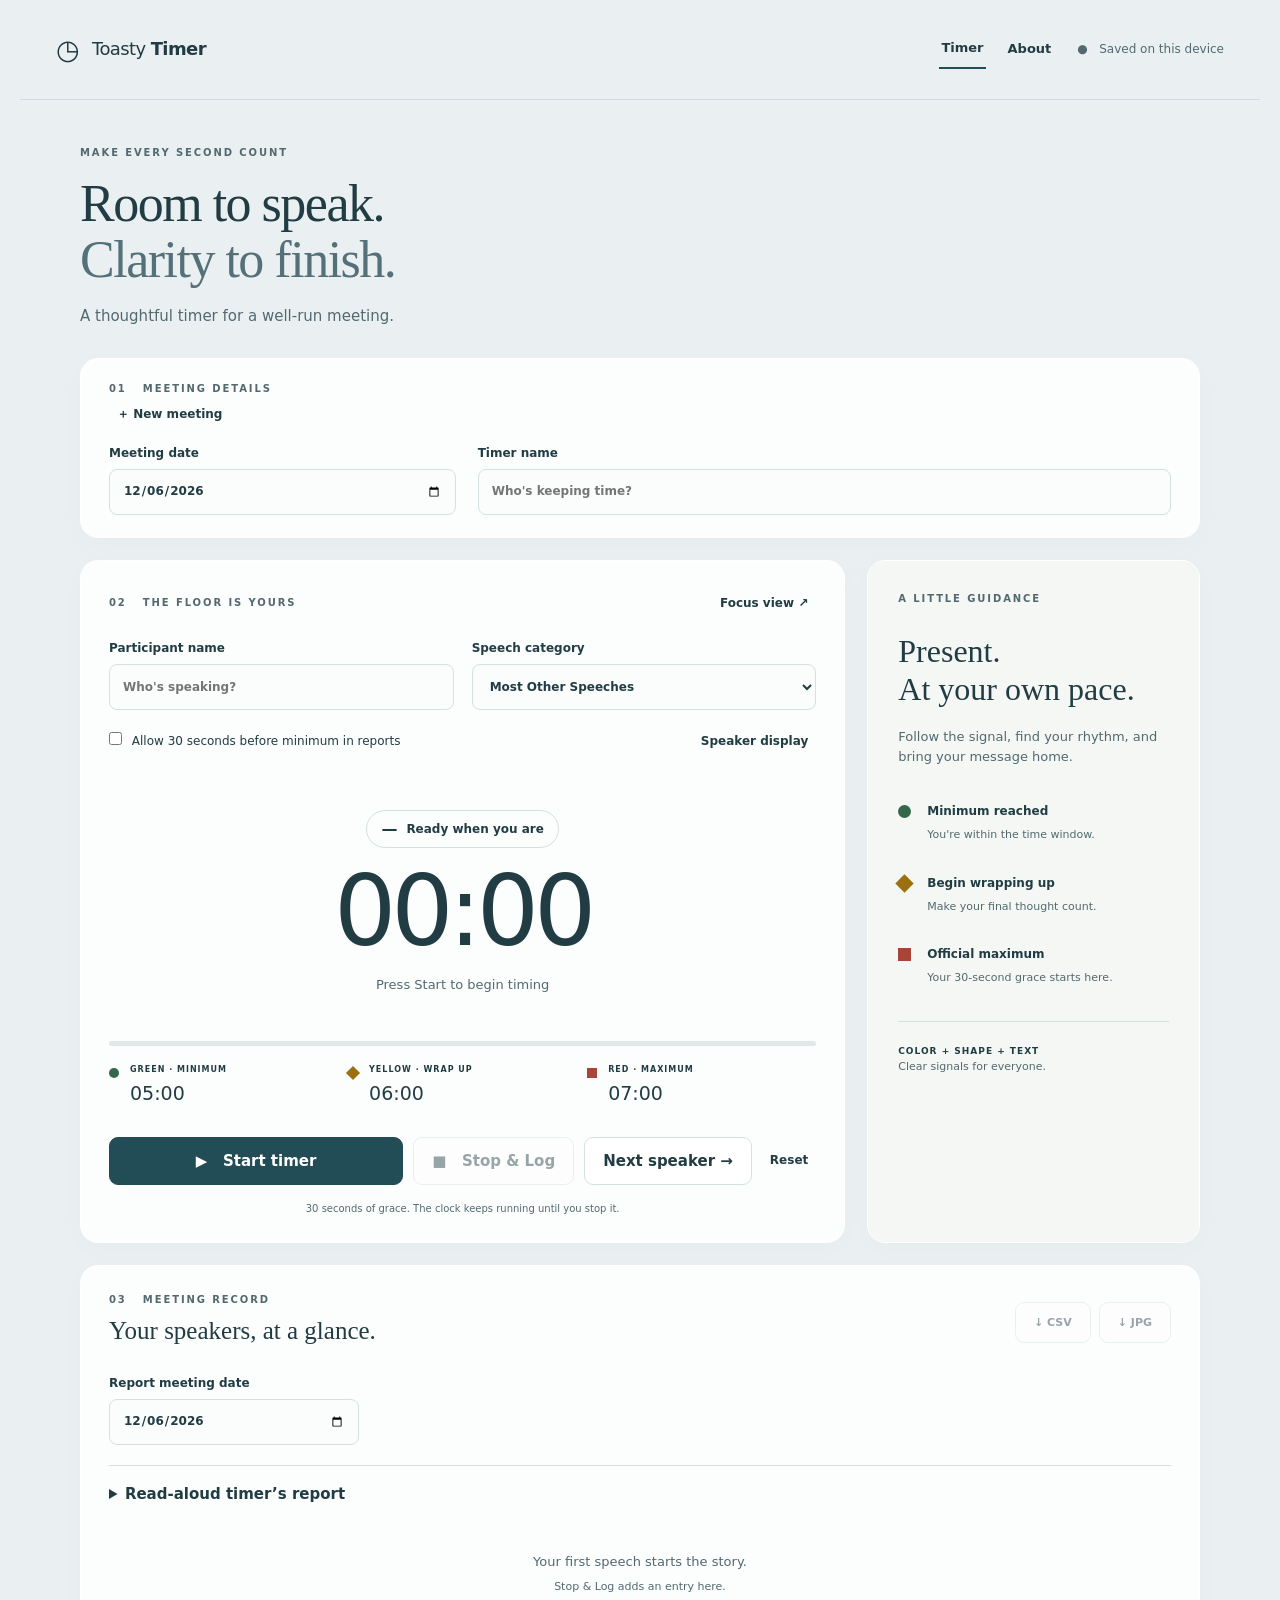
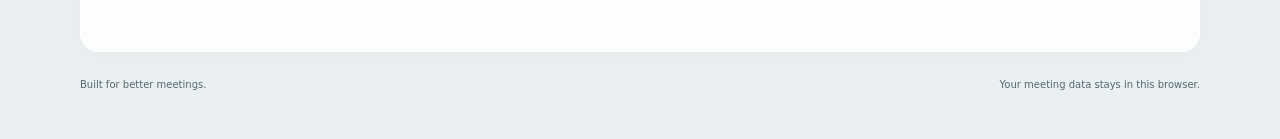
==== index.html @ 3deaa0cf "Add Antoinette About page with portrait and navigation" ====
<!doctype html><html lang="en"><head><meta charset="utf-8"><meta name="viewport" content="width=device-width,initial-scale=1"><title>Toasty Timer</title><meta name="description" content="A calm, accessible speech timer with meeting reports."><link rel="stylesheet" href="style.css"></head><body><a class="skip" href="#timer">Skip to timer</a><header><a class="brand" href="#"><span class="brand-icon">◷</span> Toasty <b>Timer</b></a><nav class="site-nav" aria-label="Main navigation"><a href="index.html" aria-current="page">Timer</a><a href="about.html">About</a></nav><span class="local">● &nbsp; Saved on this device</span></header><main><section class="intro"><div class="eyebrow">MAKE EVERY SECOND COUNT</div><h1>Room to speak.<br><span>Clarity to finish.</span></h1><p>A thoughtful timer for a well-run meeting.</p></section><section class="meeting card"><div class="section-label">01 &nbsp; MEETING DETAILS</div><button id="newMeeting" class="text-button">＋ New meeting</button><div class="fields"><label>Meeting date<input id="date" type="date"></label><label>Timer name<input id="timerName" placeholder="Who's keeping time?" maxlength="100"></label></div></section><div class="workspace"><section id="timer" class="timer card" tabindex="-1"><div class="timer-top"><span class="section-label">02 &nbsp; THE FLOOR IS YOURS</span><button id="fullscreen" class="text-button">Focus view ↗</button></div><div class="setup"><label>Participant name<input id="participant" placeholder="Who's speaking?" maxlength="100"></label><label>Speech category<select id="category"><option>Table Topics</option><option>Evaluation</option><option>Ice Breaker</option><option selected>Most Other Speeches</option></select></label></div><div id="customTiming" class="fields" hidden><label>Green (mm:ss)<input id="customG" value="05:00" pattern="[0-9]+:[0-5][0-9]"></label><label>Yellow (mm:ss)<input id="customY" value="06:00" pattern="[0-9]+:[0-5][0-9]"></label><label>Red (mm:ss)<input id="customR" value="07:00" pattern="[0-9]+:[0-5][0-9]"></label></div><div class="settings"><label><input id="earlyGrace" type="checkbox"> Allow 30 seconds before minimum in reports</label><button id="speaker" class="text-button" aria-pressed="false">Speaker display</button></div><p id="presetNote" class="footnote"></p><div class="clock-area"><div id="stateBadge"><span id="shape" aria-hidden="true">—</span> <span id="signal">Ready when you are</span></div><div id="clock" role="timer" aria-label="Elapsed time" aria-live="off">00:00</div><p id="status">Press Start to begin timing</p><p id="over" class="over"></p></div><div id="progress" role="progressbar" aria-label="Time toward official maximum" aria-valuemin="0" aria-valuemax="420" aria-valuenow="0"><div id="bar"></div></div><div class="thresholds"><div><i class="green circle"></i><span>GREEN · MINIMUM</span><b id="g">05:00</b></div><div><i class="yellow diamond"></i><span>YELLOW · WRAP UP</span><b id="y">06:00</b></div><div><i class="red square"></i><span>RED · MAXIMUM</span><b id="r">07:00</b></div></div><div class="controls"><button id="start" class="primary">▶ &nbsp; Start timer</button><button id="stop" disabled>■ &nbsp; Stop &amp; Log</button><button id="next" disabled>Next speaker →</button><button id="reset" class="text-button">Reset</button></div><div class="footnote">30 seconds of grace. The clock keeps running until you stop it.</div></section><aside class="guide card"><div class="section-label">A LITTLE GUIDANCE</div><h2>Present.<br>At your own pace.</h2><p>Follow the signal, find your rhythm, and bring your message home.</p><div class="guide-item"><i class="green circle"></i><div><b>Minimum reached</b><p>You're within the time window.</p></div></div><div class="guide-item"><i class="yellow diamond"></i><div><b>Begin wrapping up</b><p>Make your final thought count.</p></div></div><div class="guide-item"><i class="red square"></i><div><b>Official maximum</b><p>Your 30-second grace starts here.</p></div></div><div class="guide-bottom">COLOR + SHAPE + TEXT<br><span>Clear signals for everyone.</span></div></aside></div><section class="logs card"><div class="log-heading"><div><div class="section-label">03 &nbsp; MEETING RECORD</div><h2>Your speakers, at a glance.</h2></div><div class="exports"><button id="csv">↓ CSV</button><button id="jpg">↓ JPG</button></div></div><label class="report-filter">Report meeting date<input id="reportDate" type="date"></label><details id="readReport"><summary>Read-aloud timer’s report</summary><div id="reportText"></div></details><div id="empty">Your first speech starts the story.<span>Stop &amp; Log adds an entry here.</span></div><div class="table-wrap"><table id="table" hidden><thead><tr><th>Participant</th><th>Category</th><th>Time</th><th>Result</th><th>Actions</th></tr></thead><tbody id="rows"></tbody></table></div></section><footer>Built for better meetings. <span>Your meeting data stays in this browser.</span></footer></main><div id="announce" class="sr" aria-live="polite" role="status"></div><dialog id="editDialog"><form id="editForm"><h2>Edit meeting entry</h2><label>Participant<input id="editName" required maxlength="100"></label><label>Category<select id="editCategory"></select></label><label>Meeting date<input id="editDate" type="date" required></label><label>Timer name<input id="editTimer" maxlength="100"></label><label>Elapsed time (minutes:seconds)<input id="editTime" required pattern="[0-9]+:[0-5][0-9]" placeholder="05:30"></label><div class="controls"><button type="submit" class="primary">Save changes</button><button type="button" id="cancel">Cancel</button></div></form></dialog><script src="app.js"></script></body></html>
---- style.css ----
:root{--ink:#213c43;--muted:#53696f;--page:#eaf0f2;--accent:#234d56;--line:#d6e0e2}*{box-sizing:border-box}body{margin:0;background:var(--page);color:var(--ink);font:15px/1.6 system-ui,-apple-system,BlinkMacSystemFont,'Segoe UI',sans-serif;transition:background .5s}body[data-signal=green]{--page:#e1eddf}body[data-signal=yellow]{--page:#f4ebcd}body[data-signal=red]{--page:#f3dfda}button,input,select{font:inherit}button,a,input,select{touch-action:manipulation}button{cursor:pointer;border:1px solid var(--line);border-radius:9px;padding:11px 18px;background:white;color:var(--ink);font-weight:650}button:disabled{opacity:.45;cursor:default}button:hover:not(:disabled){background:#edf3f3}button.primary{background:var(--accent);color:white;border-color:var(--accent)}button.primary:hover{background:#163840}:focus-visible{outline:3px solid #1262aa;outline-offset:4px}.skip{position:absolute;left:20px;top:-100px;background:white;padding:12px;z-index:10}.skip:focus{top:12px}header{max-width:1240px;margin:auto;padding:28px 36px;border-bottom:1px solid #cfdbdf;display:flex;justify-content:space-between;align-items:center}.brand{text-decoration:none;color:var(--ink);font-size:18px;letter-spacing:-.6px}.brand-icon{font-size:27px;vertical-align:middle;margin-right:8px}.local{font-size:12px;color:var(--muted)}main{max-width:1168px;margin:auto;padding:45px 24px 20px}.eyebrow,.section-label{font-size:10px;font-weight:750;letter-spacing:1.9px;color:var(--muted)}h1{font-family:Georgia,serif;font-weight:400;font-size:52px;line-height:1.08;letter-spacing:-1.5px;margin:15px 0}h1 span{color:#547078}.intro p{color:var(--muted);margin-bottom:30px}.card{background:#ffffffd9;border:1px solid #fff;border-radius:18px;box-shadow:0 5px 25px #203a4305}.meeting{padding:22px 28px;margin-bottom:22px}.fields{display:grid;grid-template-columns:1fr 2fr;gap:22px;margin-top:12px}label{display:block;font-size:12px;font-weight:650}input,select{display:block;width:100%;margin-top:6px;padding:11px 13px;border:1px solid var(--line);border-radius:8px;background:#fbfcfc;color:var(--ink);min-height:46px}.workspace{display:grid;grid-template-columns:minmax(0,2.3fr) minmax(260px,1fr);gap:22px}.timer{padding:25px 28px}.timer-top{display:flex;justify-content:space-between;align-items:center}.text-button{border:0;background:transparent;padding:8px;font-size:12px}.setup{display:grid;grid-template-columns:1fr 1fr;gap:18px;margin-top:18px}.clock-area{text-align:center;padding:35px 0 19px}#stateBadge{font-size:12px;font-weight:650;display:inline-flex;align-items:center;gap:9px;border:1px solid var(--line);border-radius:30px;padding:5px 14px}#shape{font-size:16px}#clock{font-size:clamp(64px,8vw,98px);font-weight:350;line-height:1.3;letter-spacing:-5px;font-variant-numeric:tabular-nums}#status{font-size:13px;color:var(--muted);margin:0}.over{font-weight:750;color:#862f24;font-size:13px;min-height:21px;margin:5px 0 0}#progress{height:5px;border-radius:5px;background:#e0e8e9;overflow:hidden}#bar{height:100%;width:0;background:var(--accent);transition:width .3s}.thresholds{display:grid;grid-template-columns:repeat(3,1fr);margin:18px 0 28px;gap:10px}.thresholds>div{display:grid;grid-template-columns:13px 1fr;column-gap:8px}.thresholds span{font-size:8px;letter-spacing:1px;font-weight:750}.thresholds b{grid-column:2;font-size:19px;font-weight:500}.circle,.diamond,.square{display:inline-block;width:10px;height:10px;flex-shrink:0;margin-top:4px}.circle{border-radius:100%}.diamond{transform:rotate(45deg)}.green{background:#356749}.yellow{background:#9b700e}.red{background:#a84539}.controls{display:flex;gap:10px;align-items:center}.controls .primary{flex:1}.footnote{text-align:center;color:var(--muted);font-size:10px;margin-top:16px}.guide{padding:30px;background:#f4f7f4}.guide h2{font:32px/1.2 Georgia,serif;margin:25px 0 18px}.guide>p{font-size:13px;color:var(--muted);margin-bottom:30px}.guide-item{display:flex;gap:16px;margin:22px 0}.guide-item i{width:13px;height:13px;margin-top:7px}.guide-item b{font-size:12px}.guide-item p{font-size:11px;color:var(--muted);margin:4px 0}.guide-bottom{border-top:1px solid var(--line);padding-top:22px;margin-top:30px;font-size:9px;letter-spacing:1px;font-weight:700}.guide-bottom span{font-size:11px;letter-spacing:0;font-weight:400;color:var(--muted)}.logs{padding:26px 28px;margin-top:22px}.log-heading{display:flex;align-items:center;justify-content:space-between;gap:15px}.logs h2{font:25px Georgia,serif;margin:9px 0}.exports{display:flex;gap:8px}.exports button{font-size:11px}#empty{text-align:center;padding:30px;color:var(--muted);font-size:13px}#empty span{display:block;font-size:11px;margin-top:5px}.table-wrap{overflow-x:auto}table{width:100%;border-collapse:collapse;margin-top:20px;font-size:12px;text-align:left}th{color:var(--muted);font-size:10px;text-transform:uppercase;letter-spacing:1px}th,td{padding:13px 8px;border-bottom:1px solid var(--line)}td button{font-size:11px;padding:6px 9px;margin:2px}footer{display:flex;justify-content:space-between;padding:25px 0;color:var(--muted);font-size:10px}.sr{position:absolute;width:1px;height:1px;overflow:hidden;clip-path:inset(50%)}dialog{border:1px solid var(--line);border-radius:18px;padding:28px;width:min(430px,90vw);color:var(--ink)}dialog::backdrop{background:#17353b77}dialog label{margin-bottom:16px}.timer:fullscreen{background:var(--page);display:flex;flex-direction:column;justify-content:center;padding:5vw} .timer:fullscreen #clock{font-size:clamp(90px,20vw,260px)}@media(max-width:760px){header{padding:20px}.local{font-size:0}.local:first-letter{font-size:12px}main{padding:30px 16px}h1{font-size:42px}.workspace{grid-template-columns:1fr}.guide{display:none}.meeting,.timer,.logs{padding:22px 18px}.fields,.setup{grid-template-columns:1fr;gap:14px}.timer-top{gap:10px}.section-label{font-size:9px}.thresholds span{font-size:7px;letter-spacing:.5px}.controls{flex-wrap:wrap}.controls .primary{flex:auto}.log-heading{align-items:start;flex-direction:column}footer{gap:15px}#clock{font-size:84px}}@media(prefers-reduced-motion:reduce){*{transition:none!important}}

body.focus-view{overflow:hidden}
body.focus-view .timer{position:fixed;inset:0;z-index:100;background:var(--page);border:0;border-radius:0;overflow-y:auto;overscroll-behavior:contain;padding: max(20px,env(safe-area-inset-top)) max(20px,env(safe-area-inset-right)) max(24px,env(safe-area-inset-bottom)) max(20px,env(safe-area-inset-left));display:flex;flex-direction:column;min-height:100dvh}
body.focus-view .timer-top{flex-shrink:0}
body.focus-view #fullscreen{background:white;border:1px solid var(--line);min-height:44px}
body.focus-view .setup{max-width:800px;width:100%;align-self:center}
body.focus-view .clock-area{flex:1;display:flex;flex-direction:column;align-items:center;justify-content:center;padding:24px 0}
body.focus-view #clock{font-size:clamp(80px,19vw,240px);line-height:1.2}
body.focus-view #status,body.focus-view .over{font-size:16px}
body.focus-view .thresholds,body.focus-view .controls,body.focus-view #progress{max-width:900px;width:100%;align-self:center}
@media(max-height:550px){body.focus-view .setup{display:none}body.focus-view #clock{font-size:80px}body.focus-view .clock-area{padding:8px 0}body.focus-view .thresholds{margin:8px 0}body.focus-view .footnote{margin-top:8px}}

[hidden]{display:none!important}.settings{display:flex;align-items:center;justify-content:space-between;gap:12px;margin-top:14px}.settings label{font-weight:400}.settings input{display:inline-block;width:auto;min-height:0;margin:0 6px 0 0}.report-filter{max-width:250px;margin:20px 0}details{border-top:1px solid var(--line);padding:16px 0}summary{cursor:pointer;font-weight:650}.speaker-view .setup,.speaker-view .settings,.speaker-view #customTiming,.speaker-view #presetNote,.speaker-view .thresholds,.speaker-view .footnote{display:none!important}.speaker-view #shape{font-size:80px;line-height:1}.speaker-view #stateBadge{font-size:18px;border:0;flex-direction:column}.speaker-view .controls{opacity:.85}#customTiming{grid-template-columns:repeat(3,1fr);gap:12px}.controls{flex-wrap:wrap}#reportText p{padding:10px 0;border-bottom:1px solid var(--line)}

.site-nav{display:flex;align-items:center;gap:20px;margin-left:auto;margin-right:24px}.site-nav a{color:var(--ink);font-size:13px;font-weight:650;text-decoration:none;padding:8px 2px}.site-nav a[aria-current=page]{border-bottom:2px solid var(--accent)}.site-nav a:hover{text-decoration:underline}.about-main{padding-top:58px}.about-card{display:grid;grid-template-columns:minmax(0,1fr) minmax(0,1.2fr);gap:54px;padding:44px;align-items:center}.about-photo{border-radius:14px;overflow:hidden;background:#eaf0f2}.about-photo img{display:block;width:100%;height:auto;aspect-ratio:3/4;object-fit:cover;object-position:center}.about-copy h1{font-size:58px;margin:22px 0 28px}.about-copy p{font-size:16px;line-height:1.85;color:var(--muted);margin:0 0 20px}.about-copy strong{color:var(--ink)}.about-cta{display:inline-flex;gap:24px;align-items:center;background:var(--accent);color:white;text-decoration:none;border-radius:9px;padding:13px 20px;font-size:14px;font-weight:650;margin-top:8px}.about-cta:hover{background:#163840}@media(max-width:760px){header{flex-wrap:wrap;gap:12px}.site-nav{margin-right:0;gap:18px}.local{display:none}.about-main{padding-top:28px}.about-card{grid-template-columns:1fr;gap:28px;padding:24px}.about-photo{width:min(100%,300px);margin:auto}.about-copy h1{font-size:44px}.about-copy p{font-size:15px}.about-copy .eyebrow{font-size:9px}}
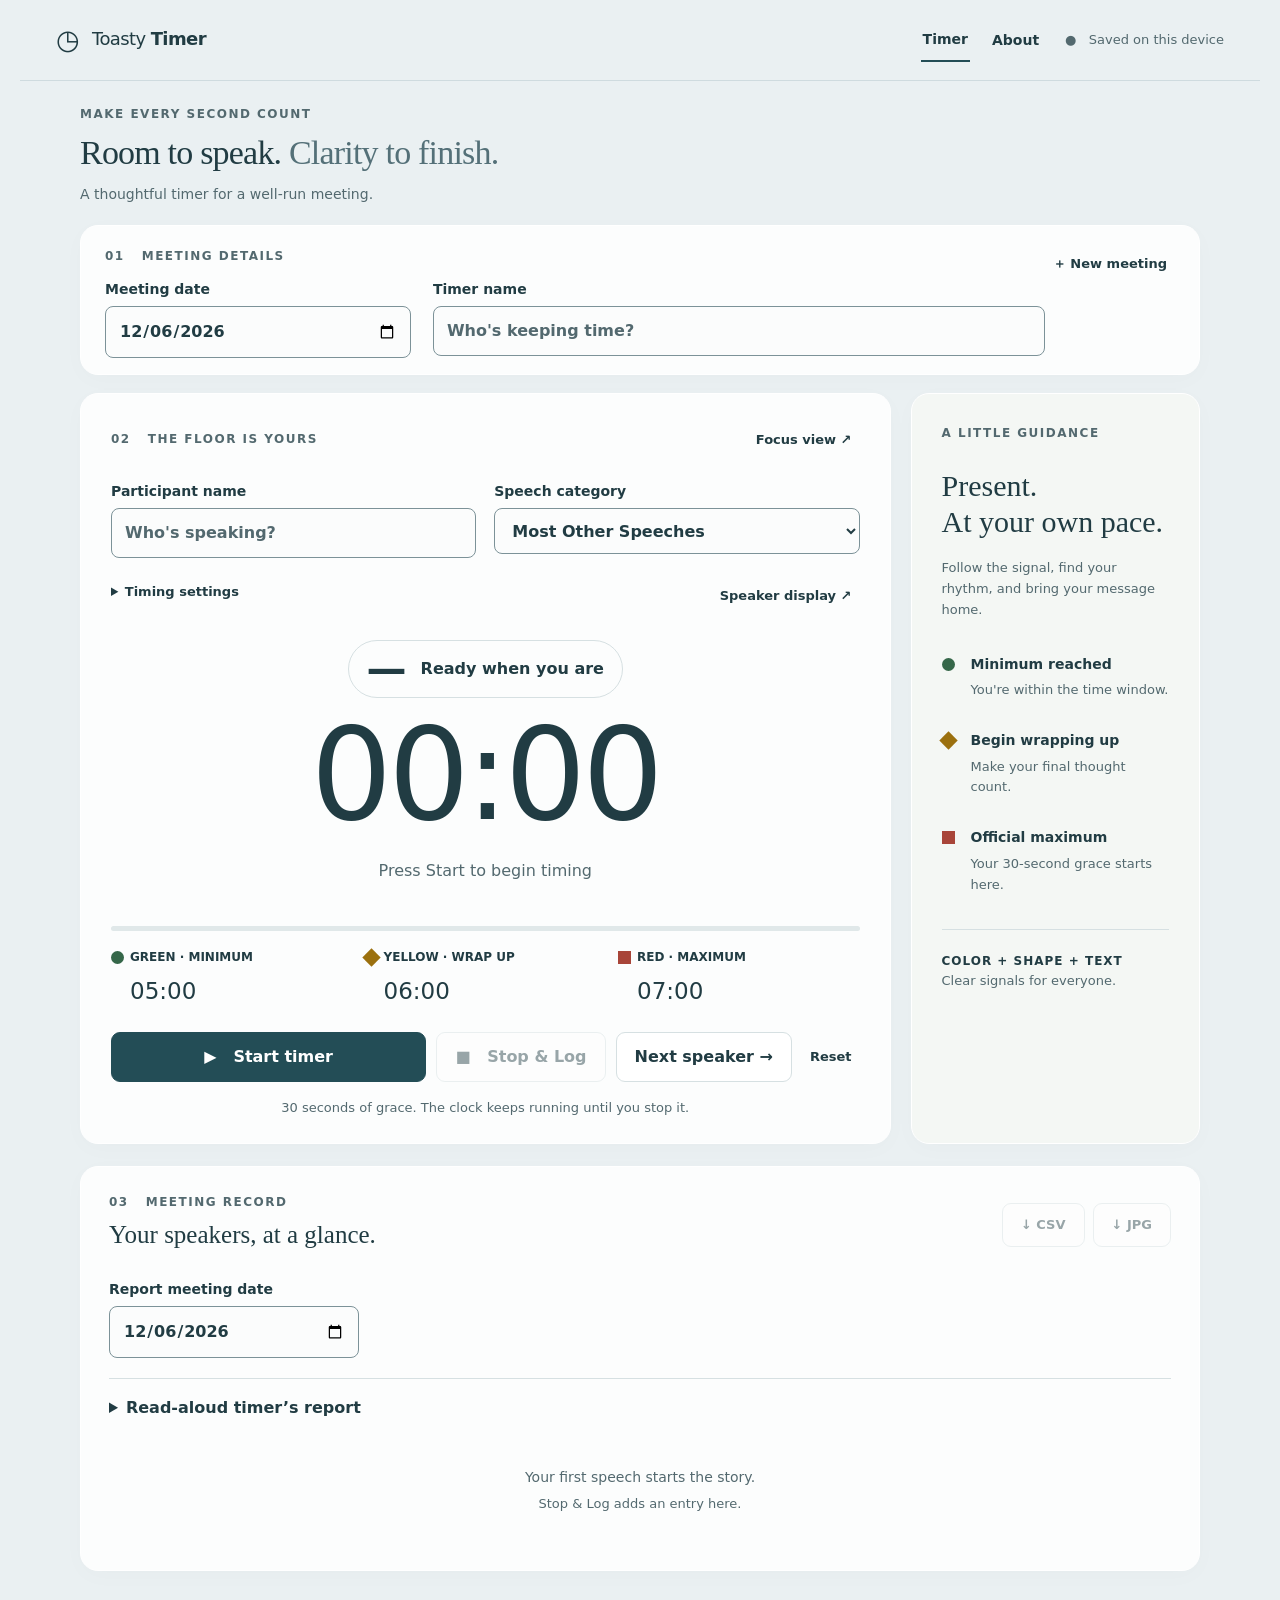
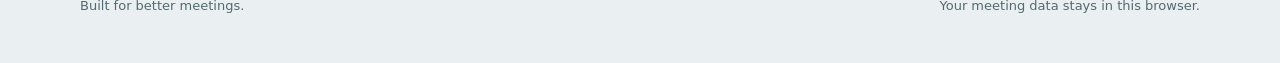
==== commit 52f8cefb: "Improve timer hierarchy, visual accessibility, reports, and About layout" ====
--- a/index.html
+++ b/index.html
@@ -1 +1,10 @@
-<!doctype html><html lang="en"><head><meta charset="utf-8"><meta name="viewport" content="width=device-width,initial-scale=1"><title>Toasty Timer</title><meta name="description" content="A calm, accessible speech timer with meeting reports."><link rel="stylesheet" href="style.css"></head><body><a class="skip" href="#timer">Skip to timer</a><header><a class="brand" href="#"><span class="brand-icon">◷</span> Toasty <b>Timer</b></a><nav class="site-nav" aria-label="Main navigation"><a href="index.html" aria-current="page">Timer</a><a href="about.html">About</a></nav><span class="local">● &nbsp; Saved on this device</span></header><main><section class="intro"><div class="eyebrow">MAKE EVERY SECOND COUNT</div><h1>Room to speak.<br><span>Clarity to finish.</span></h1><p>A thoughtful timer for a well-run meeting.</p></section><section class="meeting card"><div class="section-label">01 &nbsp; MEETING DETAILS</div><button id="newMeeting" class="text-button">＋ New meeting</button><div class="fields"><label>Meeting date<input id="date" type="date"></label><label>Timer name<input id="timerName" placeholder="Who's keeping time?" maxlength="100"></label></div></section><div class="workspace"><section id="timer" class="timer card" tabindex="-1"><div class="timer-top"><span class="section-label">02 &nbsp; THE FLOOR IS YOURS</span><button id="fullscreen" class="text-button">Focus view ↗</button></div><div class="setup"><label>Participant name<input id="participant" placeholder="Who's speaking?" maxlength="100"></label><label>Speech category<select id="category"><option>Table Topics</option><option>Evaluation</option><option>Ice Breaker</option><option selected>Most Other Speeches</option></select></label></div><div id="customTiming" class="fields" hidden><label>Green (mm:ss)<input id="customG" value="05:00" pattern="[0-9]+:[0-5][0-9]"></label><label>Yellow (mm:ss)<input id="customY" value="06:00" pattern="[0-9]+:[0-5][0-9]"></label><label>Red (mm:ss)<input id="customR" value="07:00" pattern="[0-9]+:[0-5][0-9]"></label></div><div class="settings"><label><input id="earlyGrace" type="checkbox"> Allow 30 seconds before minimum in reports</label><button id="speaker" class="text-button" aria-pressed="false">Speaker display</button></div><p id="presetNote" class="footnote"></p><div class="clock-area"><div id="stateBadge"><span id="shape" aria-hidden="true">—</span> <span id="signal">Ready when you are</span></div><div id="clock" role="timer" aria-label="Elapsed time" aria-live="off">00:00</div><p id="status">Press Start to begin timing</p><p id="over" class="over"></p></div><div id="progress" role="progressbar" aria-label="Time toward official maximum" aria-valuemin="0" aria-valuemax="420" aria-valuenow="0"><div id="bar"></div></div><div class="thresholds"><div><i class="green circle"></i><span>GREEN · MINIMUM</span><b id="g">05:00</b></div><div><i class="yellow diamond"></i><span>YELLOW · WRAP UP</span><b id="y">06:00</b></div><div><i class="red square"></i><span>RED · MAXIMUM</span><b id="r">07:00</b></div></div><div class="controls"><button id="start" class="primary">▶ &nbsp; Start timer</button><button id="stop" disabled>■ &nbsp; Stop &amp; Log</button><button id="next" disabled>Next speaker →</button><button id="reset" class="text-button">Reset</button></div><div class="footnote">30 seconds of grace. The clock keeps running until you stop it.</div></section><aside class="guide card"><div class="section-label">A LITTLE GUIDANCE</div><h2>Present.<br>At your own pace.</h2><p>Follow the signal, find your rhythm, and bring your message home.</p><div class="guide-item"><i class="green circle"></i><div><b>Minimum reached</b><p>You're within the time window.</p></div></div><div class="guide-item"><i class="yellow diamond"></i><div><b>Begin wrapping up</b><p>Make your final thought count.</p></div></div><div class="guide-item"><i class="red square"></i><div><b>Official maximum</b><p>Your 30-second grace starts here.</p></div></div><div class="guide-bottom">COLOR + SHAPE + TEXT<br><span>Clear signals for everyone.</span></div></aside></div><section class="logs card"><div class="log-heading"><div><div class="section-label">03 &nbsp; MEETING RECORD</div><h2>Your speakers, at a glance.</h2></div><div class="exports"><button id="csv">↓ CSV</button><button id="jpg">↓ JPG</button></div></div><label class="report-filter">Report meeting date<input id="reportDate" type="date"></label><details id="readReport"><summary>Read-aloud timer’s report</summary><div id="reportText"></div></details><div id="empty">Your first speech starts the story.<span>Stop &amp; Log adds an entry here.</span></div><div class="table-wrap"><table id="table" hidden><thead><tr><th>Participant</th><th>Category</th><th>Time</th><th>Result</th><th>Actions</th></tr></thead><tbody id="rows"></tbody></table></div></section><footer>Built for better meetings. <span>Your meeting data stays in this browser.</span></footer></main><div id="announce" class="sr" aria-live="polite" role="status"></div><dialog id="editDialog"><form id="editForm"><h2>Edit meeting entry</h2><label>Participant<input id="editName" required maxlength="100"></label><label>Category<select id="editCategory"></select></label><label>Meeting date<input id="editDate" type="date" required></label><label>Timer name<input id="editTimer" maxlength="100"></label><label>Elapsed time (minutes:seconds)<input id="editTime" required pattern="[0-9]+:[0-5][0-9]" placeholder="05:30"></label><div class="controls"><button type="submit" class="primary">Save changes</button><button type="button" id="cancel">Cancel</button></div></form></dialog><script src="app.js"></script></body></html>
+<!doctype html><html lang="en"><head>
+<!-- Google tag (gtag.js) -->
+<script async src="https://www.googletagmanager.com/gtag/js?id=G-GCHP6G6C4T"></script>
+<script>
+  window.dataLayer = window.dataLayer || [];
+  function gtag(){dataLayer.push(arguments);}
+  gtag('js', new Date());
+  gtag('config', 'G-GCHP6G6C4T');
+</script>
+<meta charset="utf-8"><meta name="viewport" content="width=device-width,initial-scale=1"><title>Toasty Timer</title><meta name="description" content="A calm, accessible speech timer with meeting reports."><link rel="stylesheet" href="style.css?v=20261012-2"></head><body><a class="skip" href="#timer">Skip to timer</a><header><a class="brand" href="#"><span class="brand-icon">◷</span> Toasty <b>Timer</b></a><nav class="site-nav" aria-label="Main navigation"><a href="index.html" aria-current="page">Timer</a><a href="about.html">About</a></nav><span class="local">● &nbsp; Saved on this device</span></header><main><section class="intro"><div class="eyebrow">MAKE EVERY SECOND COUNT</div><h1>Room to speak. <span>Clarity to finish.</span></h1><p>A thoughtful timer for a well-run meeting.</p></section><section class="meeting card"><div class="section-label">01 &nbsp; MEETING DETAILS</div><button id="newMeeting" class="text-button">＋ New meeting</button><div class="fields"><label>Meeting date<input id="date" type="date"></label><label>Timer name<input id="timerName" placeholder="Who's keeping time?" maxlength="100"></label></div></section><div class="workspace"><section id="timer" class="timer card" tabindex="-1"><div class="timer-top"><span class="section-label">02 &nbsp; THE FLOOR IS YOURS</span><button id="fullscreen" class="text-button">Focus view ↗</button></div><div class="setup"><label>Participant name<input id="participant" placeholder="Who's speaking?" maxlength="100"></label><label>Speech category<select id="category"><option>Table Topics</option><option>Evaluation</option><option>Ice Breaker</option><option selected>Most Other Speeches</option></select></label></div><div class="timer-options"><details id="timingSettings"><summary>Timing settings</summary><div id="customTiming" class="fields" hidden><label>Green (mm:ss)<input id="customG" value="05:00" pattern="[0-9]+:[0-5][0-9]"></label><label>Yellow (mm:ss)<input id="customY" value="06:00" pattern="[0-9]+:[0-5][0-9]"></label><label>Red (mm:ss)<input id="customR" value="07:00" pattern="[0-9]+:[0-5][0-9]"></label></div><label class="grace-toggle"><input id="earlyGrace" type="checkbox"> Allow 30 seconds before minimum in reports</label><p id="presetNote" class="footnote"></p><p class="settings-note">Every category includes 30 seconds after the maximum. The timer keeps running until you stop it.</p></details><button id="speaker" class="text-button" aria-pressed="false">Speaker display ↗</button></div><div class="clock-area"><div id="stateBadge"><span id="shape" aria-hidden="true">—</span> <span id="signal">Ready when you are</span></div><div id="clock" role="timer" aria-label="Elapsed time" aria-live="off">00:00</div><p id="status">Press Start to begin timing</p><p id="over" class="over"></p></div><div id="progress" role="progressbar" aria-label="Time toward official maximum" aria-valuemin="0" aria-valuemax="420" aria-valuenow="0"><div id="bar"></div></div><div class="thresholds"><div><i class="green circle"></i><span>GREEN · MINIMUM</span><b id="g">05:00</b></div><div><i class="yellow diamond"></i><span>YELLOW · WRAP UP</span><b id="y">06:00</b></div><div><i class="red square"></i><span>RED · MAXIMUM</span><b id="r">07:00</b></div></div><div class="controls"><button id="start" class="primary">▶ &nbsp; Start timer</button><button id="stop" disabled>■ &nbsp; Stop &amp; Log</button><button id="next" disabled>Next speaker →</button><button id="reset" class="text-button">Reset</button></div><div class="footnote">30 seconds of grace. The clock keeps running until you stop it.</div></section><aside class="guide card"><div class="section-label">A LITTLE GUIDANCE</div><h2>Present.<br>At your own pace.</h2><p>Follow the signal, find your rhythm, and bring your message home.</p><div class="guide-item"><i class="green circle"></i><div><b>Minimum reached</b><p>You're within the time window.</p></div></div><div class="guide-item"><i class="yellow diamond"></i><div><b>Begin wrapping up</b><p>Make your final thought count.</p></div></div><div class="guide-item"><i class="red square"></i><div><b>Official maximum</b><p>Your 30-second grace starts here.</p></div></div><div class="guide-bottom">COLOR + SHAPE + TEXT<br><span>Clear signals for everyone.</span></div></aside></div><section class="logs card"><div class="log-heading"><div><div class="section-label">03 &nbsp; MEETING RECORD</div><h2>Your speakers, at a glance.</h2></div><div class="exports"><button id="csv">↓ CSV</button><button id="jpg">↓ JPG</button></div></div><label class="report-filter">Report meeting date<input id="reportDate" type="date"></label><details id="readReport"><summary>Read-aloud timer’s report</summary><div id="reportText"></div></details><div id="empty">Your first speech starts the story.<span>Stop &amp; Log adds an entry here.</span></div><div class="table-wrap" tabindex="0" role="region" aria-label="Meeting entries; scroll horizontally to view all columns"><table id="table" hidden><thead><tr><th>Participant</th><th>Category</th><th>Allotted range</th><th>Actual time</th><th>Result</th><th>Actions</th></tr></thead><tbody id="rows"></tbody></table></div></section><footer>Built for better meetings. <span>Your meeting data stays in this browser.</span></footer></main><div id="announce" class="sr" aria-live="polite" role="status"></div><dialog id="editDialog"><form id="editForm"><h2>Edit meeting entry</h2><label>Participant<input id="editName" required maxlength="100"></label><label>Category<select id="editCategory"></select></label><label>Meeting date<input id="editDate" type="date" required></label><label>Timer name<input id="editTimer" maxlength="100"></label><label>Elapsed time (minutes:seconds)<input id="editTime" required pattern="[0-9]+:[0-5][0-9]" placeholder="05:30"></label><div class="controls"><button type="submit" class="primary">Save changes</button><button type="button" id="cancel">Cancel</button></div></form></dialog><script src="app.js?v=20261012-2"></script></body></html>
--- a/style.css
+++ b/style.css
@@ -14,3 +14,144 @@
 [hidden]{display:none!important}.settings{display:flex;align-items:center;justify-content:space-between;gap:12px;margin-top:14px}.settings label{font-weight:400}.settings input{display:inline-block;width:auto;min-height:0;margin:0 6px 0 0}.report-filter{max-width:250px;margin:20px 0}details{border-top:1px solid var(--line);padding:16px 0}summary{cursor:pointer;font-weight:650}.speaker-view .setup,.speaker-view .settings,.speaker-view #customTiming,.speaker-view #presetNote,.speaker-view .thresholds,.speaker-view .footnote{display:none!important}.speaker-view #shape{font-size:80px;line-height:1}.speaker-view #stateBadge{font-size:18px;border:0;flex-direction:column}.speaker-view .controls{opacity:.85}#customTiming{grid-template-columns:repeat(3,1fr);gap:12px}.controls{flex-wrap:wrap}#reportText p{padding:10px 0;border-bottom:1px solid var(--line)}
 
 .site-nav{display:flex;align-items:center;gap:20px;margin-left:auto;margin-right:24px}.site-nav a{color:var(--ink);font-size:13px;font-weight:650;text-decoration:none;padding:8px 2px}.site-nav a[aria-current=page]{border-bottom:2px solid var(--accent)}.site-nav a:hover{text-decoration:underline}.about-main{padding-top:58px}.about-card{display:grid;grid-template-columns:minmax(0,1fr) minmax(0,1.2fr);gap:54px;padding:44px;align-items:center}.about-photo{border-radius:14px;overflow:hidden;background:#eaf0f2}.about-photo img{display:block;width:100%;height:auto;aspect-ratio:3/4;object-fit:cover;object-position:center}.about-copy h1{font-size:58px;margin:22px 0 28px}.about-copy p{font-size:16px;line-height:1.85;color:var(--muted);margin:0 0 20px}.about-copy strong{color:var(--ink)}.about-cta{display:inline-flex;gap:24px;align-items:center;background:var(--accent);color:white;text-decoration:none;border-radius:9px;padding:13px 20px;font-size:14px;font-weight:650;margin-top:8px}.about-cta:hover{background:#163840}@media(max-width:760px){header{flex-wrap:wrap;gap:12px}.site-nav{margin-right:0;gap:18px}.local{display:none}.about-main{padding-top:28px}.about-card{grid-template-columns:1fr;gap:28px;padding:24px}.about-photo{width:min(100%,300px);margin:auto}.about-copy h1{font-size:44px}.about-copy p{font-size:15px}.about-copy .eyebrow{font-size:9px}}
+
+/* Refined timer hierarchy and readable meeting records */
+header{padding-top:18px;padding-bottom:18px}
+main{padding-top:24px}
+.intro{margin-bottom:20px}
+.intro h1{font-size:34px;line-height:1.2;margin:9px 0;letter-spacing:-.8px}
+.intro p{margin:8px 0 0;font-size:14px}
+.eyebrow,.section-label{font-size:11px;letter-spacing:1.5px}
+.meeting{padding:16px 24px;margin-bottom:18px}
+.meeting>.section-label{display:inline-block}
+.meeting>.text-button{float:right}
+.meeting .fields{margin-top:10px}
+.workspace{grid-template-columns:minmax(0,2.8fr) minmax(250px,1fr);gap:20px}
+.timer{padding:24px 30px}
+.timer-options{display:flex;gap:14px;align-items:flex-start;justify-content:space-between;margin-top:16px}
+#timingSettings{flex:1;border:0;padding:0}
+#timingSettings summary{font-size:13px;padding:8px 0;font-weight:600}
+#timingSettings[open]{padding-bottom:10px}
+.grace-toggle{display:flex;gap:9px;align-items:flex-start;font-size:13px;font-weight:400;margin:14px 0}
+.grace-toggle input{width:18px;height:18px;min-height:18px;flex-shrink:0;margin:2px 0 0}
+.settings-note{font-size:12px;color:var(--muted);margin:10px 0}
+#timingSettings .footnote{text-align:left;font-size:12px}
+.clock-area{padding:22px 0 15px}
+#stateBadge{font-size:16px;padding:7px 18px;gap:14px;min-height:58px}
+#shape{font-size:40px;line-height:1}
+#clock{font-size:clamp(96px,10vw,134px);font-weight:400;letter-spacing:-4px;line-height:1.2}
+#status{font-size:16px;margin-top:6px}
+.over{font-size:14px;min-height:23px}
+body[data-signal=green] #stateBadge{background:#e1eddf;border-color:#709477}
+body[data-signal=yellow] #stateBadge{background:#f4ebcd;border-color:#a48636}
+body[data-signal=red] #stateBadge{background:#f3dfda;border-color:#b8786e}
+body[data-signal=green] #shape{color:#356749}
+body[data-signal=yellow] #shape{color:#805b0a}
+body[data-signal=red] #shape{color:#a84539}
+.thresholds{margin:17px 0 22px;gap:12px}
+.thresholds>div{grid-template-columns:17px 1fr;column-gap:10px}
+.thresholds i{width:13px;height:13px;margin-top:5px}
+.thresholds span{font-size:10px;letter-spacing:.7px}
+.thresholds b{font-size:23px;font-variant-numeric:tabular-nums}
+.controls button{min-height:46px}
+.footnote{font-size:12px}
+.guide h2{font-size:30px}
+.guide-item b{font-size:14px}
+.guide-item p{font-size:13px}
+.guide-bottom{font-size:10px}
+.guide-bottom span{font-size:13px}
+table{font-size:14px}
+th{font-size:11px}
+td{padding-top:16px;padding-bottom:16px}
+.elapsed-cell{font-size:18px;font-weight:650;font-variant-numeric:tabular-nums;white-space:nowrap}
+.result-badge{display:inline-block;padding:5px 10px;border:1px solid transparent;border-radius:30px;font-size:12px;font-weight:650;white-space:nowrap}
+.result-within{color:#264e34;background:#e1eddf;border-color:#b6cdb4}
+.result-grace{color:#684907;background:#f4ebcd;border-color:#d8c48c}
+.result-exceeded{color:#7c3026;background:#f3dfda;border-color:#d9aaa1}
+.result-early{color:#314c54;background:#eaf0f2;border-color:#ccdadd}
+#empty{font-size:14px}
+#empty span{font-size:12px}
+footer{font-size:12px}
+.about-main{padding-top:32px}
+.about-card{grid-template-columns:minmax(250px,.8fr) minmax(0,1.4fr);gap:42px;padding:32px;max-width:1040px;margin:auto}
+.about-photo{max-width:330px;width:100%;justify-self:center}
+.about-copy h1{font-size:48px;margin:14px 0 20px}
+.about-copy p{font-size:15px;line-height:1.75;margin-bottom:15px}
+.about-actions{display:flex;flex-wrap:wrap;gap:10px}
+.about-actions .about-cta{margin:0!important}
+.about-actions .secondary-cta{background:white;color:var(--ink);border:1px solid var(--line)}
+.contact-card{scroll-margin-top:20px}
+.contact-card .contact-note{font-size:12px}
+body.focus-view .clock-area{padding-top:16px;padding-bottom:16px}
+body.focus-view #shape{font-size:56px}
+body.focus-view #timingSettings{max-width:800px}
+body.speaker-view .timer-options{display:none}
+body.speaker-view #shape{font-size:110px}
+body.speaker-view #stateBadge{font-size:22px;gap:18px}
+@media(max-width:760px){
+ header{padding:16px 20px}
+ main{padding-top:20px}
+ .intro h1{font-size:28px;max-width:330px}
+ .intro p{font-size:13px}
+ .meeting,.timer{padding:18px}
+ .meeting .fields{grid-template-columns:1fr 1fr;gap:12px}
+ .meeting label{min-width:0}
+ .meeting input{padding:10px 8px;font-size:13px}
+ .workspace{grid-template-columns:1fr}
+ .timer-options{gap:12px}
+ .timer-options>.text-button{white-space:nowrap}
+ #clock{font-size:96px}
+ #stateBadge{font-size:14px}
+ .thresholds span{font-size:9px;letter-spacing:.2px}
+ .thresholds>div{column-gap:6px}
+ .thresholds b{font-size:21px}
+ .footnote{font-size:11px}
+ .about-card{grid-template-columns:1fr;gap:24px;padding:24px}
+ .about-photo{max-width:240px}
+ .about-copy h1{font-size:40px}
+ .about-copy p{font-size:15px}
+ footer{flex-wrap:wrap}
+}
+@media(max-width:380px){.meeting .fields{grid-template-columns:1fr}.thresholds span{font-size:8px}}
+@media(max-height:550px){body.focus-view .timer-options{display:none}}
+
+/* WCAG-conscious visual accessibility */
+body{font-size:16px}
+input,select{font-size:16px;border-color:#7c9298}
+textarea{border-color:#7c9298!important;font-size:16px!important}
+input::placeholder,textarea::placeholder{color:#53696f;opacity:1}
+label{font-size:14px}
+button{min-height:44px;min-width:44px}
+.text-button,.exports button,td button{font-size:13px}
+.site-nav a{display:inline-flex;align-items:center;min-height:44px;font-size:14px}
+:focus-visible{outline:3px solid #1262aa;outline-offset:4px}
+.eyebrow,.section-label{font-size:12px}
+.thresholds span{font-size:12px;letter-spacing:0}
+.thresholds>div{display:flex;flex-wrap:wrap;gap:6px;align-items:center}
+.thresholds b{flex-basis:100%;padding-left:19px}
+.thresholds i{margin:0}
+.footnote,.settings-note,.guide-item p,.guide-bottom span,.contact-card .contact-note,#empty span,footer{font-size:13px}
+.guide-bottom{font-size:12px}
+.local{font-size:13px}
+.result-badge{font-size:13px;white-space:normal}
+th{font-size:12px}
+.clock-area #stateBadge{max-width:100%;text-align:center}
+.timer-top{flex-wrap:wrap}
+table{min-width:660px}
+.table-wrap{border-radius:8px}
+.table-wrap:focus-visible{outline-offset:2px}
+.about-copy p{font-size:16px}
+@media(max-width:760px){
+ .meeting input{font-size:16px}
+ .section-label,.eyebrow,.about-copy .eyebrow{font-size:11px}
+ .thresholds span{font-size:11px}
+ .footnote{font-size:12px}
+ .about-copy p{font-size:16px}
+ #customTiming{grid-template-columns:1fr}
+ .timer-options{flex-wrap:wrap}
+ .grace-toggle{font-size:14px}
+ .setup{grid-template-columns:1fr}
+ .local{display:none}
+ .controls .primary{flex:1 1 140px}
+}
+@media(forced-colors:active){#stateBadge,.result-badge,input,select,textarea{border:1px solid CanvasText}#shape{color:CanvasText!important}#bar{background:Highlight}}
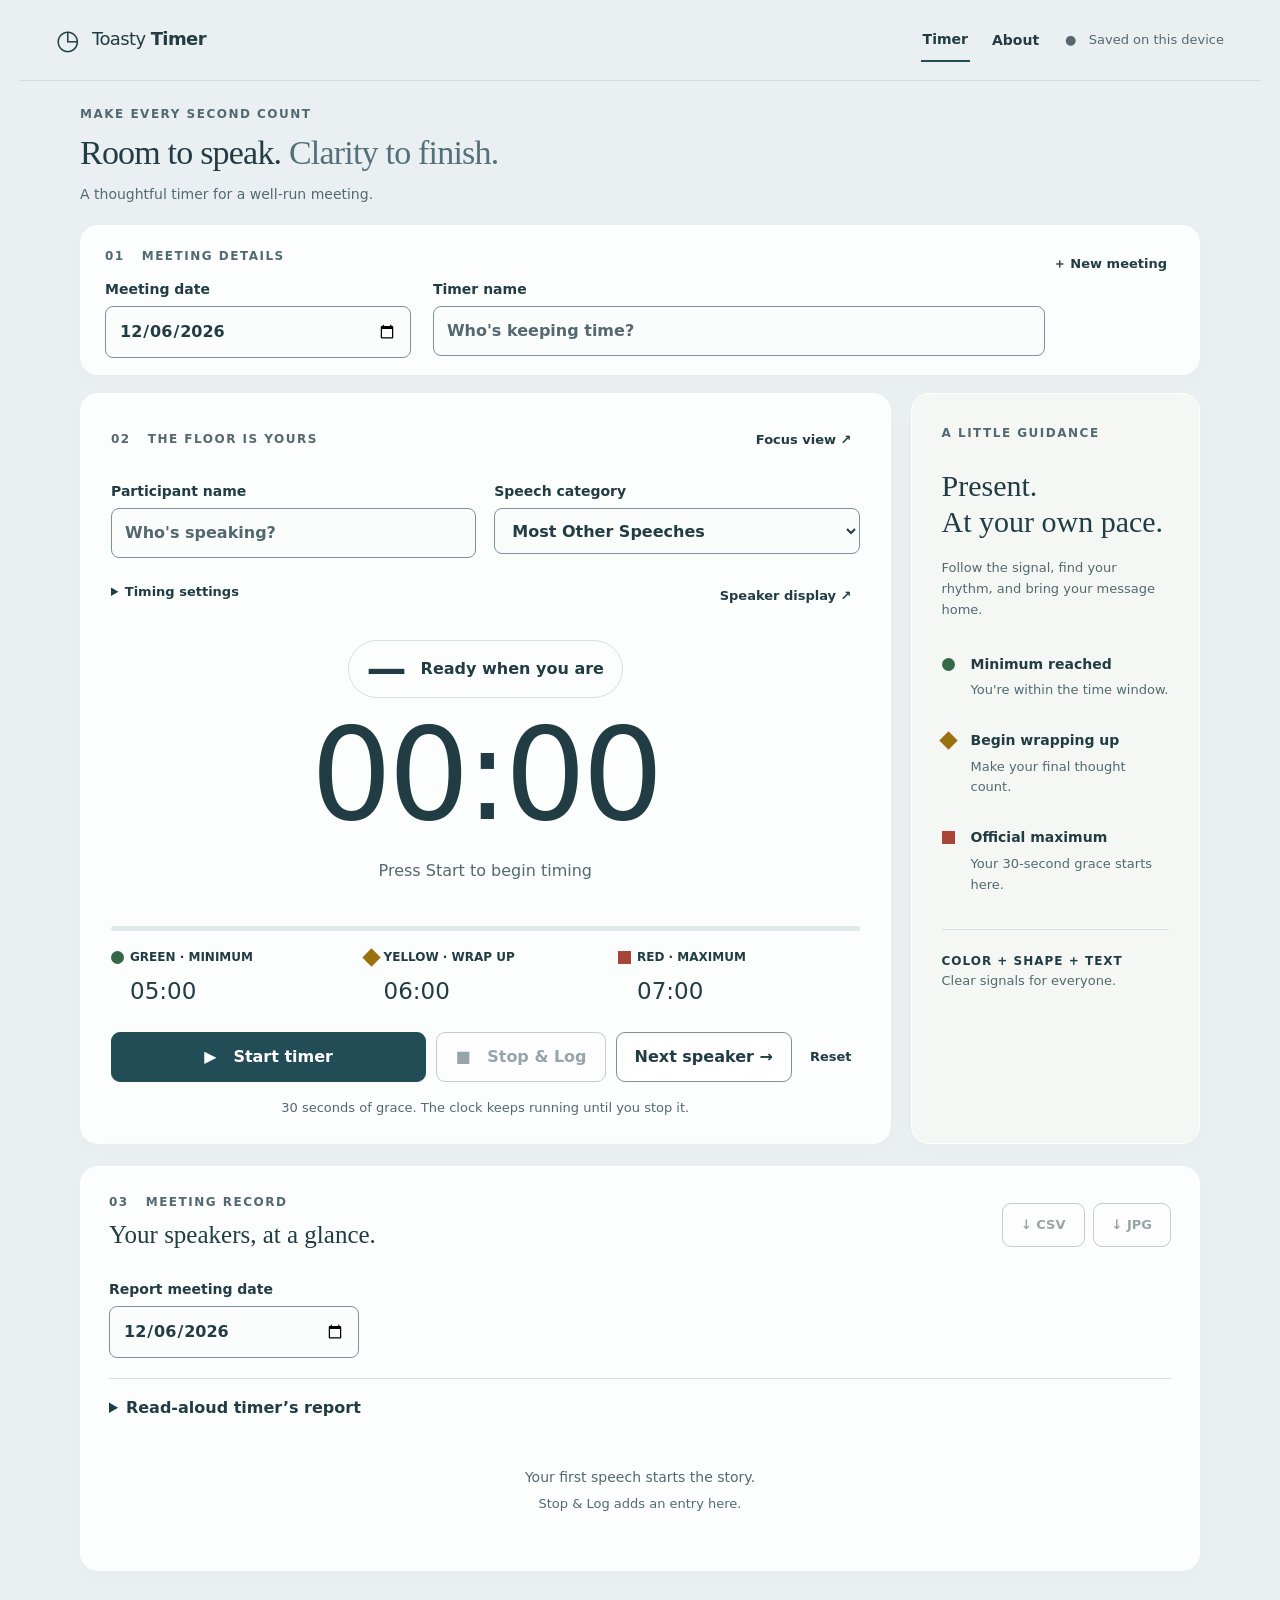
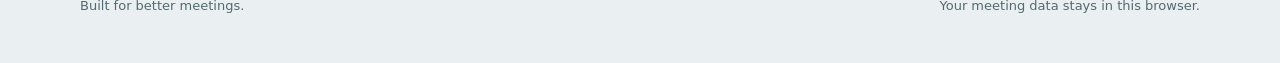
==== commit 2028f571: "Improve custom timing validation and add gentle maximum-time chime" ====
--- a/index.html
+++ b/index.html
@@ -7,4 +7,4 @@
   gtag('js', new Date());
   gtag('config', 'G-GCHP6G6C4T');
 </script>
-<meta charset="utf-8"><meta name="viewport" content="width=device-width,initial-scale=1"><title>Toasty Timer</title><meta name="description" content="A calm, accessible speech timer with meeting reports."><link rel="stylesheet" href="style.css?v=20261012-2"></head><body><a class="skip" href="#timer">Skip to timer</a><header><a class="brand" href="#"><span class="brand-icon">◷</span> Toasty <b>Timer</b></a><nav class="site-nav" aria-label="Main navigation"><a href="index.html" aria-current="page">Timer</a><a href="about.html">About</a></nav><span class="local">● &nbsp; Saved on this device</span></header><main><section class="intro"><div class="eyebrow">MAKE EVERY SECOND COUNT</div><h1>Room to speak. <span>Clarity to finish.</span></h1><p>A thoughtful timer for a well-run meeting.</p></section><section class="meeting card"><div class="section-label">01 &nbsp; MEETING DETAILS</div><button id="newMeeting" class="text-button">＋ New meeting</button><div class="fields"><label>Meeting date<input id="date" type="date"></label><label>Timer name<input id="timerName" placeholder="Who's keeping time?" maxlength="100"></label></div></section><div class="workspace"><section id="timer" class="timer card" tabindex="-1"><div class="timer-top"><span class="section-label">02 &nbsp; THE FLOOR IS YOURS</span><button id="fullscreen" class="text-button">Focus view ↗</button></div><div class="setup"><label>Participant name<input id="participant" placeholder="Who's speaking?" maxlength="100"></label><label>Speech category<select id="category"><option>Table Topics</option><option>Evaluation</option><option>Ice Breaker</option><option selected>Most Other Speeches</option></select></label></div><div class="timer-options"><details id="timingSettings"><summary>Timing settings</summary><div id="customTiming" class="fields" hidden><label>Green (mm:ss)<input id="customG" value="05:00" pattern="[0-9]+:[0-5][0-9]"></label><label>Yellow (mm:ss)<input id="customY" value="06:00" pattern="[0-9]+:[0-5][0-9]"></label><label>Red (mm:ss)<input id="customR" value="07:00" pattern="[0-9]+:[0-5][0-9]"></label></div><label class="grace-toggle"><input id="earlyGrace" type="checkbox"> Allow 30 seconds before minimum in reports</label><p id="presetNote" class="footnote"></p><p class="settings-note">Every category includes 30 seconds after the maximum. The timer keeps running until you stop it.</p></details><button id="speaker" class="text-button" aria-pressed="false">Speaker display ↗</button></div><div class="clock-area"><div id="stateBadge"><span id="shape" aria-hidden="true">—</span> <span id="signal">Ready when you are</span></div><div id="clock" role="timer" aria-label="Elapsed time" aria-live="off">00:00</div><p id="status">Press Start to begin timing</p><p id="over" class="over"></p></div><div id="progress" role="progressbar" aria-label="Time toward official maximum" aria-valuemin="0" aria-valuemax="420" aria-valuenow="0"><div id="bar"></div></div><div class="thresholds"><div><i class="green circle"></i><span>GREEN · MINIMUM</span><b id="g">05:00</b></div><div><i class="yellow diamond"></i><span>YELLOW · WRAP UP</span><b id="y">06:00</b></div><div><i class="red square"></i><span>RED · MAXIMUM</span><b id="r">07:00</b></div></div><div class="controls"><button id="start" class="primary">▶ &nbsp; Start timer</button><button id="stop" disabled>■ &nbsp; Stop &amp; Log</button><button id="next" disabled>Next speaker →</button><button id="reset" class="text-button">Reset</button></div><div class="footnote">30 seconds of grace. The clock keeps running until you stop it.</div></section><aside class="guide card"><div class="section-label">A LITTLE GUIDANCE</div><h2>Present.<br>At your own pace.</h2><p>Follow the signal, find your rhythm, and bring your message home.</p><div class="guide-item"><i class="green circle"></i><div><b>Minimum reached</b><p>You're within the time window.</p></div></div><div class="guide-item"><i class="yellow diamond"></i><div><b>Begin wrapping up</b><p>Make your final thought count.</p></div></div><div class="guide-item"><i class="red square"></i><div><b>Official maximum</b><p>Your 30-second grace starts here.</p></div></div><div class="guide-bottom">COLOR + SHAPE + TEXT<br><span>Clear signals for everyone.</span></div></aside></div><section class="logs card"><div class="log-heading"><div><div class="section-label">03 &nbsp; MEETING RECORD</div><h2>Your speakers, at a glance.</h2></div><div class="exports"><button id="csv">↓ CSV</button><button id="jpg">↓ JPG</button></div></div><label class="report-filter">Report meeting date<input id="reportDate" type="date"></label><details id="readReport"><summary>Read-aloud timer’s report</summary><div id="reportText"></div></details><div id="empty">Your first speech starts the story.<span>Stop &amp; Log adds an entry here.</span></div><div class="table-wrap" tabindex="0" role="region" aria-label="Meeting entries; scroll horizontally to view all columns"><table id="table" hidden><thead><tr><th>Participant</th><th>Category</th><th>Allotted range</th><th>Actual time</th><th>Result</th><th>Actions</th></tr></thead><tbody id="rows"></tbody></table></div></section><footer>Built for better meetings. <span>Your meeting data stays in this browser.</span></footer></main><div id="announce" class="sr" aria-live="polite" role="status"></div><dialog id="editDialog"><form id="editForm"><h2>Edit meeting entry</h2><label>Participant<input id="editName" required maxlength="100"></label><label>Category<select id="editCategory"></select></label><label>Meeting date<input id="editDate" type="date" required></label><label>Timer name<input id="editTimer" maxlength="100"></label><label>Elapsed time (minutes:seconds)<input id="editTime" required pattern="[0-9]+:[0-5][0-9]" placeholder="05:30"></label><div class="controls"><button type="submit" class="primary">Save changes</button><button type="button" id="cancel">Cancel</button></div></form></dialog><script src="app.js?v=20261012-2"></script></body></html>
+<meta charset="utf-8"><meta name="viewport" content="width=device-width,initial-scale=1"><title>Toasty Timer</title><meta name="description" content="A calm, accessible speech timer with meeting reports."><link rel="stylesheet" href="style.css?v=20261012-3"></head><body><a class="skip" href="#timer">Skip to timer</a><header><a class="brand" href="#"><span class="brand-icon">◷</span> Toasty <b>Timer</b></a><nav class="site-nav" aria-label="Main navigation"><a href="index.html" aria-current="page">Timer</a><a href="about.html">About</a></nav><span class="local">● &nbsp; Saved on this device</span></header><main><section class="intro"><div class="eyebrow">MAKE EVERY SECOND COUNT</div><h1>Room to speak. <span>Clarity to finish.</span></h1><p>A thoughtful timer for a well-run meeting.</p></section><section class="meeting card"><div class="section-label">01 &nbsp; MEETING DETAILS</div><button id="newMeeting" class="text-button">＋ New meeting</button><div class="fields"><label>Meeting date<input id="date" type="date"></label><label>Timer name<input id="timerName" placeholder="Who's keeping time?" maxlength="100"></label></div></section><div class="workspace"><section id="timer" class="timer card" tabindex="-1"><div class="timer-top"><span class="section-label">02 &nbsp; THE FLOOR IS YOURS</span><button id="fullscreen" class="text-button">Focus view ↗</button></div><div class="setup"><label>Participant name<input id="participant" placeholder="Who's speaking?" maxlength="100"></label><label>Speech category<select id="category"><option>Table Topics</option><option>Evaluation</option><option>Ice Breaker</option><option selected>Most Other Speeches</option></select></label></div><div class="timer-options"><details id="timingSettings"><summary>Timing settings</summary><div id="customTiming" hidden><p id="customHelp" class="settings-note">Enter minutes (5) or minutes:seconds (5:30). Green must come before Yellow, then Red.</p><div class="fields custom-fields"><label>Green<input id="customG" value="05:00" inputmode="text" aria-describedby="customHelp timerError"></label><label>Yellow<input id="customY" value="06:00" inputmode="text" aria-describedby="customHelp timerError"></label><label>Red<input id="customR" value="07:00" inputmode="text" aria-describedby="customHelp timerError"></label></div></div><label class="grace-toggle"><input id="earlyGrace" type="checkbox"> Allow 30 seconds before minimum in reports</label><p id="presetNote" class="footnote"></p><label class="grace-toggle"><input id="soundEnabled" type="checkbox" checked> Gentle chime at the maximum time</label><button id="testSound" class="text-button" type="button">Test sound ♪</button><span id="soundNotice" class="settings-note" role="status"></span><p class="settings-note">Every category includes 30 seconds after the maximum. The timer keeps running until you stop it.</p></details><button id="speaker" class="text-button" aria-pressed="false">Speaker display ↗</button></div><div class="clock-area"><div id="stateBadge"><span id="shape" aria-hidden="true">—</span> <span id="signal">Ready when you are</span></div><div id="clock" role="timer" aria-label="Elapsed time" aria-live="off">00:00</div><p id="status">Press Start to begin timing</p><p id="over" class="over"></p></div><div id="progress" role="progressbar" aria-label="Time toward official maximum" aria-valuemin="0" aria-valuemax="420" aria-valuenow="0"><div id="bar"></div></div><div class="thresholds"><div><i class="green circle"></i><span>GREEN · MINIMUM</span><b id="g">05:00</b></div><div><i class="yellow diamond"></i><span>YELLOW · WRAP UP</span><b id="y">06:00</b></div><div><i class="red square"></i><span>RED · MAXIMUM</span><b id="r">07:00</b></div></div><p id="timerError" class="timer-error" role="alert" hidden></p><div class="controls"><button id="start" class="primary">▶ &nbsp; Start timer</button><button id="stop" disabled>■ &nbsp; Stop &amp; Log</button><button id="next" disabled>Next speaker →</button><button id="reset" class="text-button">Reset</button></div><div class="footnote">30 seconds of grace. The clock keeps running until you stop it.</div></section><aside class="guide card"><div class="section-label">A LITTLE GUIDANCE</div><h2>Present.<br>At your own pace.</h2><p>Follow the signal, find your rhythm, and bring your message home.</p><div class="guide-item"><i class="green circle"></i><div><b>Minimum reached</b><p>You're within the time window.</p></div></div><div class="guide-item"><i class="yellow diamond"></i><div><b>Begin wrapping up</b><p>Make your final thought count.</p></div></div><div class="guide-item"><i class="red square"></i><div><b>Official maximum</b><p>Your 30-second grace starts here.</p></div></div><div class="guide-bottom">COLOR + SHAPE + TEXT<br><span>Clear signals for everyone.</span></div></aside></div><section class="logs card"><div class="log-heading"><div><div class="section-label">03 &nbsp; MEETING RECORD</div><h2>Your speakers, at a glance.</h2></div><div class="exports"><button id="csv">↓ CSV</button><button id="jpg">↓ JPG</button></div></div><label class="report-filter">Report meeting date<input id="reportDate" type="date"></label><details id="readReport"><summary>Read-aloud timer’s report</summary><div id="reportText"></div></details><div id="empty">Your first speech starts the story.<span>Stop &amp; Log adds an entry here.</span></div><div class="table-wrap" tabindex="0" role="region" aria-label="Meeting entries; scroll horizontally to view all columns"><table id="table" hidden><thead><tr><th>Participant</th><th>Category</th><th>Allotted range</th><th>Actual time</th><th>Result</th><th>Actions</th></tr></thead><tbody id="rows"></tbody></table></div></section><footer>Built for better meetings. <span>Your meeting data stays in this browser.</span></footer></main><div id="announce" class="sr" aria-live="polite" role="status"></div><dialog id="editDialog"><form id="editForm"><h2>Edit meeting entry</h2><label>Participant<input id="editName" required maxlength="100"></label><label>Category<select id="editCategory"></select></label><label>Meeting date<input id="editDate" type="date" required></label><label>Timer name<input id="editTimer" maxlength="100"></label><label>Elapsed time (minutes:seconds)<input id="editTime" required pattern="[0-9]+:[0-5][0-9]" placeholder="05:30"></label><div class="controls"><button type="submit" class="primary">Save changes</button><button type="button" id="cancel">Cancel</button></div></form></dialog><script src="app.js?v=20261012-3"></script></body></html>
--- a/style.css
+++ b/style.css
@@ -155,3 +155,11 @@
  .controls .primary{flex:1 1 140px}
 }
 @media(forced-colors:active){#stateBadge,.result-badge,input,select,textarea{border:1px solid CanvasText}#shape{color:CanvasText!important}#bar{background:Highlight}}
+
+#customTiming .custom-fields{grid-template-columns:repeat(3,minmax(0,1fr));margin-top:8px}
+#customTiming .settings-note{margin-top:4px}
+.timer-error{padding:12px 14px;background:#f3dfda;color:#7c3026;border:1px solid #a84539;border-radius:8px;font-size:14px}
+input[aria-invalid=true]{border:2px solid #a84539}
+#soundNotice{display:block}
+button:not(.text-button):not(.primary){border-color:#7c9298}
+@media(max-width:760px){#customTiming .custom-fields{grid-template-columns:1fr}}
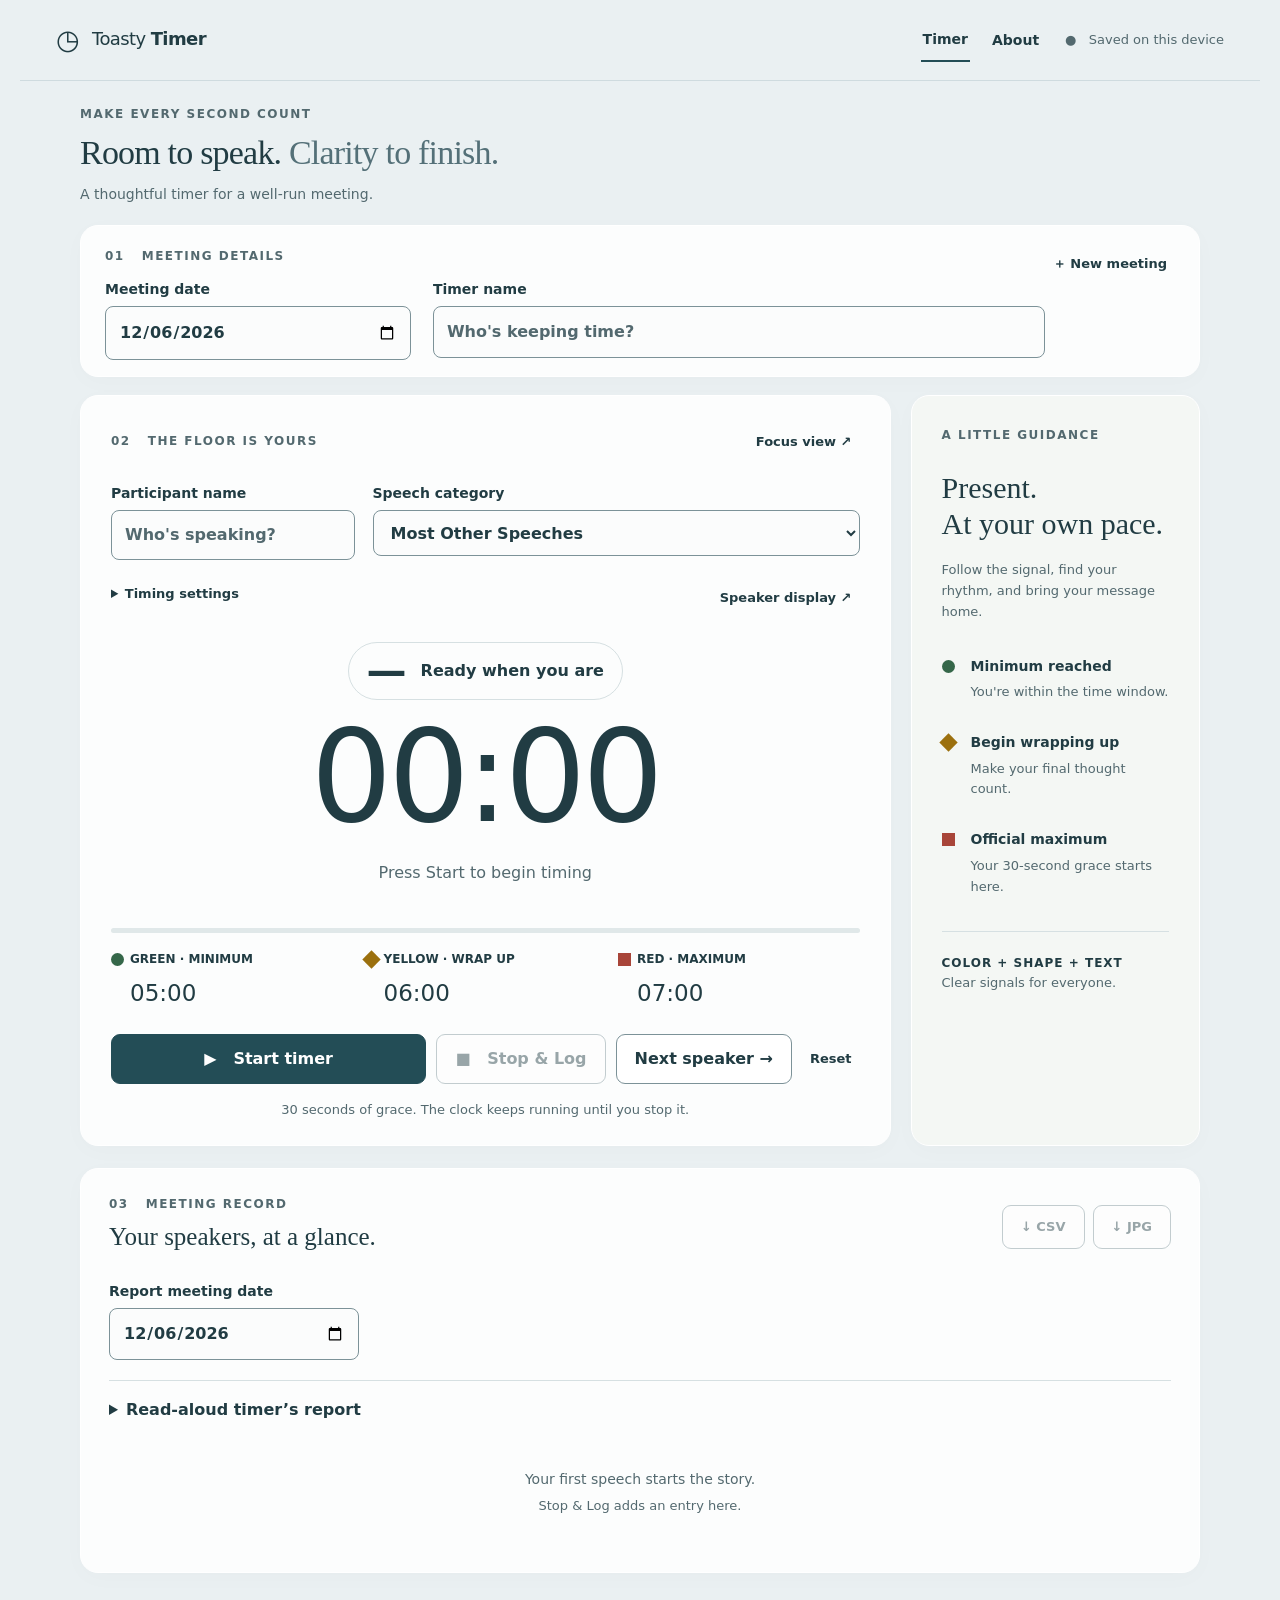
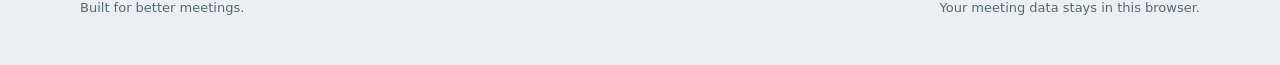
==== commit 2ea1305d: "Load updated mobile layout without stale stylesheet cache" ====
--- a/index.html
+++ b/index.html
@@ -7,4 +7,4 @@
   gtag('js', new Date());
   gtag('config', 'G-GCHP6G6C4T');
 </script>
-<meta charset="utf-8"><meta name="viewport" content="width=device-width,initial-scale=1"><title>Toasty Timer</title><meta name="description" content="A calm, accessible speech timer with meeting reports."><link rel="stylesheet" href="style.css?v=20261012-3"></head><body><a class="skip" href="#timer">Skip to timer</a><header><a class="brand" href="#"><span class="brand-icon">◷</span> Toasty <b>Timer</b></a><nav class="site-nav" aria-label="Main navigation"><a href="index.html" aria-current="page">Timer</a><a href="about.html">About</a></nav><span class="local">● &nbsp; Saved on this device</span></header><main><section class="intro"><div class="eyebrow">MAKE EVERY SECOND COUNT</div><h1>Room to speak. <span>Clarity to finish.</span></h1><p>A thoughtful timer for a well-run meeting.</p></section><section class="meeting card"><div class="section-label">01 &nbsp; MEETING DETAILS</div><button id="newMeeting" class="text-button">＋ New meeting</button><div class="fields"><label>Meeting date<input id="date" type="date"></label><label>Timer name<input id="timerName" placeholder="Who's keeping time?" maxlength="100"></label></div></section><div class="workspace"><section id="timer" class="timer card" tabindex="-1"><div class="timer-top"><span class="section-label">02 &nbsp; THE FLOOR IS YOURS</span><button id="fullscreen" class="text-button">Focus view ↗</button></div><div class="setup"><label>Participant name<input id="participant" placeholder="Who's speaking?" maxlength="100"></label><label>Speech category<select id="category"><option>Table Topics</option><option>Evaluation</option><option>Ice Breaker</option><option selected>Most Other Speeches</option></select></label></div><div class="timer-options"><details id="timingSettings"><summary>Timing settings</summary><div id="customTiming" hidden><p id="customHelp" class="settings-note">Enter minutes (5) or minutes:seconds (5:30). Green must come before Yellow, then Red.</p><div class="fields custom-fields"><label>Green<input id="customG" value="05:00" inputmode="text" aria-describedby="customHelp timerError"></label><label>Yellow<input id="customY" value="06:00" inputmode="text" aria-describedby="customHelp timerError"></label><label>Red<input id="customR" value="07:00" inputmode="text" aria-describedby="customHelp timerError"></label></div></div><label class="grace-toggle"><input id="earlyGrace" type="checkbox"> Allow 30 seconds before minimum in reports</label><p id="presetNote" class="footnote"></p><label class="grace-toggle"><input id="soundEnabled" type="checkbox" checked> Gentle chime at the maximum time</label><button id="testSound" class="text-button" type="button">Test sound ♪</button><span id="soundNotice" class="settings-note" role="status"></span><p class="settings-note">Every category includes 30 seconds after the maximum. The timer keeps running until you stop it.</p></details><button id="speaker" class="text-button" aria-pressed="false">Speaker display ↗</button></div><div class="clock-area"><div id="stateBadge"><span id="shape" aria-hidden="true">—</span> <span id="signal">Ready when you are</span></div><div id="clock" role="timer" aria-label="Elapsed time" aria-live="off">00:00</div><p id="status">Press Start to begin timing</p><p id="over" class="over"></p></div><div id="progress" role="progressbar" aria-label="Time toward official maximum" aria-valuemin="0" aria-valuemax="420" aria-valuenow="0"><div id="bar"></div></div><div class="thresholds"><div><i class="green circle"></i><span>GREEN · MINIMUM</span><b id="g">05:00</b></div><div><i class="yellow diamond"></i><span>YELLOW · WRAP UP</span><b id="y">06:00</b></div><div><i class="red square"></i><span>RED · MAXIMUM</span><b id="r">07:00</b></div></div><p id="timerError" class="timer-error" role="alert" hidden></p><div class="controls"><button id="start" class="primary">▶ &nbsp; Start timer</button><button id="stop" disabled>■ &nbsp; Stop &amp; Log</button><button id="next" disabled>Next speaker →</button><button id="reset" class="text-button">Reset</button></div><div class="footnote">30 seconds of grace. The clock keeps running until you stop it.</div></section><aside class="guide card"><div class="section-label">A LITTLE GUIDANCE</div><h2>Present.<br>At your own pace.</h2><p>Follow the signal, find your rhythm, and bring your message home.</p><div class="guide-item"><i class="green circle"></i><div><b>Minimum reached</b><p>You're within the time window.</p></div></div><div class="guide-item"><i class="yellow diamond"></i><div><b>Begin wrapping up</b><p>Make your final thought count.</p></div></div><div class="guide-item"><i class="red square"></i><div><b>Official maximum</b><p>Your 30-second grace starts here.</p></div></div><div class="guide-bottom">COLOR + SHAPE + TEXT<br><span>Clear signals for everyone.</span></div></aside></div><section class="logs card"><div class="log-heading"><div><div class="section-label">03 &nbsp; MEETING RECORD</div><h2>Your speakers, at a glance.</h2></div><div class="exports"><button id="csv">↓ CSV</button><button id="jpg">↓ JPG</button></div></div><label class="report-filter">Report meeting date<input id="reportDate" type="date"></label><details id="readReport"><summary>Read-aloud timer’s report</summary><div id="reportText"></div></details><div id="empty">Your first speech starts the story.<span>Stop &amp; Log adds an entry here.</span></div><div class="table-wrap" tabindex="0" role="region" aria-label="Meeting entries; scroll horizontally to view all columns"><table id="table" hidden><thead><tr><th>Participant</th><th>Category</th><th>Allotted range</th><th>Actual time</th><th>Result</th><th>Actions</th></tr></thead><tbody id="rows"></tbody></table></div></section><footer>Built for better meetings. <span>Your meeting data stays in this browser.</span></footer></main><div id="announce" class="sr" aria-live="polite" role="status"></div><dialog id="editDialog"><form id="editForm"><h2>Edit meeting entry</h2><label>Participant<input id="editName" required maxlength="100"></label><label>Category<select id="editCategory"></select></label><label>Meeting date<input id="editDate" type="date" required></label><label>Timer name<input id="editTimer" maxlength="100"></label><label>Elapsed time (minutes:seconds)<input id="editTime" required pattern="[0-9]+:[0-5][0-9]" placeholder="05:30"></label><div class="controls"><button type="submit" class="primary">Save changes</button><button type="button" id="cancel">Cancel</button></div></form></dialog><script src="app.js?v=20261012-3"></script></body></html>
+<meta charset="utf-8"><meta name="viewport" content="width=device-width,initial-scale=1"><title>Toasty Timer</title><meta name="description" content="A calm, accessible speech timer with meeting reports."><link rel="stylesheet" href="style.css?v=20261012-4"></head><body><a class="skip" href="#timer">Skip to timer</a><header><a class="brand" href="#"><span class="brand-icon">◷</span> Toasty <b>Timer</b></a><nav class="site-nav" aria-label="Main navigation"><a href="index.html" aria-current="page">Timer</a><a href="about.html">About</a></nav><span class="local">● &nbsp; Saved on this device</span></header><main><section class="intro"><div class="eyebrow">MAKE EVERY SECOND COUNT</div><h1>Room to speak. <span>Clarity to finish.</span></h1><p>A thoughtful timer for a well-run meeting.</p></section><section class="meeting card"><div class="section-label">01 &nbsp; MEETING DETAILS</div><button id="newMeeting" class="text-button">＋ New meeting</button><div class="fields"><label>Meeting date<input id="date" type="date"></label><label>Timer name<input id="timerName" placeholder="Who's keeping time?" maxlength="100"></label></div></section><div class="workspace"><section id="timer" class="timer card" tabindex="-1"><div class="timer-top"><span class="section-label">02 &nbsp; THE FLOOR IS YOURS</span><button id="fullscreen" class="text-button">Focus view ↗</button></div><div class="setup"><label>Participant name<input id="participant" placeholder="Who's speaking?" maxlength="100"></label><label>Speech category<select id="category"><option>Table Topics</option><option>Evaluation</option><option>Ice Breaker</option><option selected>Most Other Speeches</option></select></label></div><div class="timer-options"><details id="timingSettings"><summary>Timing settings</summary><div id="customTiming" hidden><p id="customHelp" class="settings-note">Enter minutes (5) or minutes:seconds (5:30). Green must come before Yellow, then Red.</p><div class="fields custom-fields"><label>Green<input id="customG" value="05:00" inputmode="text" aria-describedby="customHelp timerError"></label><label>Yellow<input id="customY" value="06:00" inputmode="text" aria-describedby="customHelp timerError"></label><label>Red<input id="customR" value="07:00" inputmode="text" aria-describedby="customHelp timerError"></label></div></div><label class="grace-toggle"><input id="earlyGrace" type="checkbox"> Allow 30 seconds before minimum in reports</label><p id="presetNote" class="footnote"></p><label class="grace-toggle"><input id="soundEnabled" type="checkbox" checked> Gentle chime at the maximum time</label><button id="testSound" class="text-button" type="button">Test sound ♪</button><span id="soundNotice" class="settings-note" role="status"></span><p class="settings-note">Every category includes 30 seconds after the maximum. The timer keeps running until you stop it.</p></details><button id="speaker" class="text-button" aria-pressed="false">Speaker display ↗</button></div><div class="clock-area"><div id="stateBadge"><span id="shape" aria-hidden="true">—</span> <span id="signal">Ready when you are</span></div><div id="clock" role="timer" aria-label="Elapsed time" aria-live="off">00:00</div><p id="status">Press Start to begin timing</p><p id="over" class="over"></p></div><div id="progress" role="progressbar" aria-label="Time toward official maximum" aria-valuemin="0" aria-valuemax="420" aria-valuenow="0"><div id="bar"></div></div><div class="thresholds"><div><i class="green circle"></i><span>GREEN · MINIMUM</span><b id="g">05:00</b></div><div><i class="yellow diamond"></i><span>YELLOW · WRAP UP</span><b id="y">06:00</b></div><div><i class="red square"></i><span>RED · MAXIMUM</span><b id="r">07:00</b></div></div><p id="timerError" class="timer-error" role="alert" hidden></p><div class="controls"><button id="start" class="primary">▶ &nbsp; Start timer</button><button id="stop" disabled>■ &nbsp; Stop &amp; Log</button><button id="next" disabled>Next speaker →</button><button id="reset" class="text-button">Reset</button></div><div class="footnote">30 seconds of grace. The clock keeps running until you stop it.</div></section><aside class="guide card"><div class="section-label">A LITTLE GUIDANCE</div><h2>Present.<br>At your own pace.</h2><p>Follow the signal, find your rhythm, and bring your message home.</p><div class="guide-item"><i class="green circle"></i><div><b>Minimum reached</b><p>You're within the time window.</p></div></div><div class="guide-item"><i class="yellow diamond"></i><div><b>Begin wrapping up</b><p>Make your final thought count.</p></div></div><div class="guide-item"><i class="red square"></i><div><b>Official maximum</b><p>Your 30-second grace starts here.</p></div></div><div class="guide-bottom">COLOR + SHAPE + TEXT<br><span>Clear signals for everyone.</span></div></aside></div><section class="logs card"><div class="log-heading"><div><div class="section-label">03 &nbsp; MEETING RECORD</div><h2>Your speakers, at a glance.</h2></div><div class="exports"><button id="csv">↓ CSV</button><button id="jpg">↓ JPG</button></div></div><label class="report-filter">Report meeting date<input id="reportDate" type="date"></label><details id="readReport"><summary>Read-aloud timer’s report</summary><div id="reportText"></div></details><div id="empty">Your first speech starts the story.<span>Stop &amp; Log adds an entry here.</span></div><div class="table-wrap" tabindex="0" role="region" aria-label="Meeting entries; scroll horizontally to view all columns"><table id="table" hidden><thead><tr><th>Participant</th><th>Category</th><th>Allotted range</th><th>Actual time</th><th>Result</th><th>Actions</th></tr></thead><tbody id="rows"></tbody></table></div></section><footer>Built for better meetings. <span>Your meeting data stays in this browser.</span></footer></main><div id="announce" class="sr" aria-live="polite" role="status"></div><dialog id="editDialog"><form id="editForm"><h2>Edit meeting entry</h2><label>Participant<input id="editName" required maxlength="100"></label><label>Category<select id="editCategory"></select></label><label>Meeting date<input id="editDate" type="date" required></label><label>Timer name<input id="editTimer" maxlength="100"></label><label>Elapsed time (minutes:seconds)<input id="editTime" required pattern="[0-9]+:[0-5][0-9]" placeholder="05:30"></label><div class="controls"><button type="submit" class="primary">Save changes</button><button type="button" id="cancel">Cancel</button></div></form></dialog><script src="app.js?v=20261012-3"></script></body></html>
--- a/style.css
+++ b/style.css
@@ -94,7 +94,7 @@
  .intro h1{font-size:28px;max-width:330px}
  .intro p{font-size:13px}
  .meeting,.timer{padding:18px}
- .meeting .fields{grid-template-columns:1fr 1fr;gap:12px}
+ .meeting .fields{grid-template-columns:minmax(0,1fr);gap:16px}
  .meeting label{min-width:0}
  .meeting input{padding:10px 8px;font-size:13px}
  .workspace{grid-template-columns:1fr}
@@ -163,3 +163,32 @@
 #soundNotice{display:block}
 button:not(.text-button):not(.primary){border-color:#7c9298}
 @media(max-width:760px){#customTiming .custom-fields{grid-template-columns:1fr}}
+
+/* Comfortable form widths from phones through desktop */
+.fields,.setup{grid-template-columns:minmax(0,1fr) minmax(0,2fr)}
+.fields>label,.setup>label,.workspace>*{min-width:0}
+input,select{max-width:100%;min-width:0}
+.meeting input{padding:12px 13px;min-height:48px}
+.table-wrap{width:100%;max-width:100%}
+@media(max-width:960px){
+ .workspace{grid-template-columns:minmax(0,1fr)}
+ .guide{display:none}
+}
+@media(max-width:760px){
+ .meeting .fields,.setup,#customTiming .custom-fields{grid-template-columns:minmax(0,1fr);gap:16px}
+ .meeting input{font-size:16px;padding:12px 13px;width:100%}
+ .meeting>.section-label{display:block}
+ .meeting>.text-button{float:none;margin:8px 0 2px;padding-left:0}
+ .meeting .fields{margin-top:14px}
+ .timer-top{gap:8px}
+ .controls{display:grid;grid-template-columns:repeat(2,minmax(0,1fr));gap:10px}
+ .controls button{width:100%;min-height:48px;padding:11px 8px}
+ #clock{font-size:clamp(72px,22vw,96px)}
+ .site-nav{margin-right:0;gap:16px}
+}
+@media(max-width:340px){
+ header{padding-left:16px;padding-right:16px}
+ .brand{font-size:17px}
+ .site-nav{gap:12px}
+ .thresholds span{font-size:10px}
+}
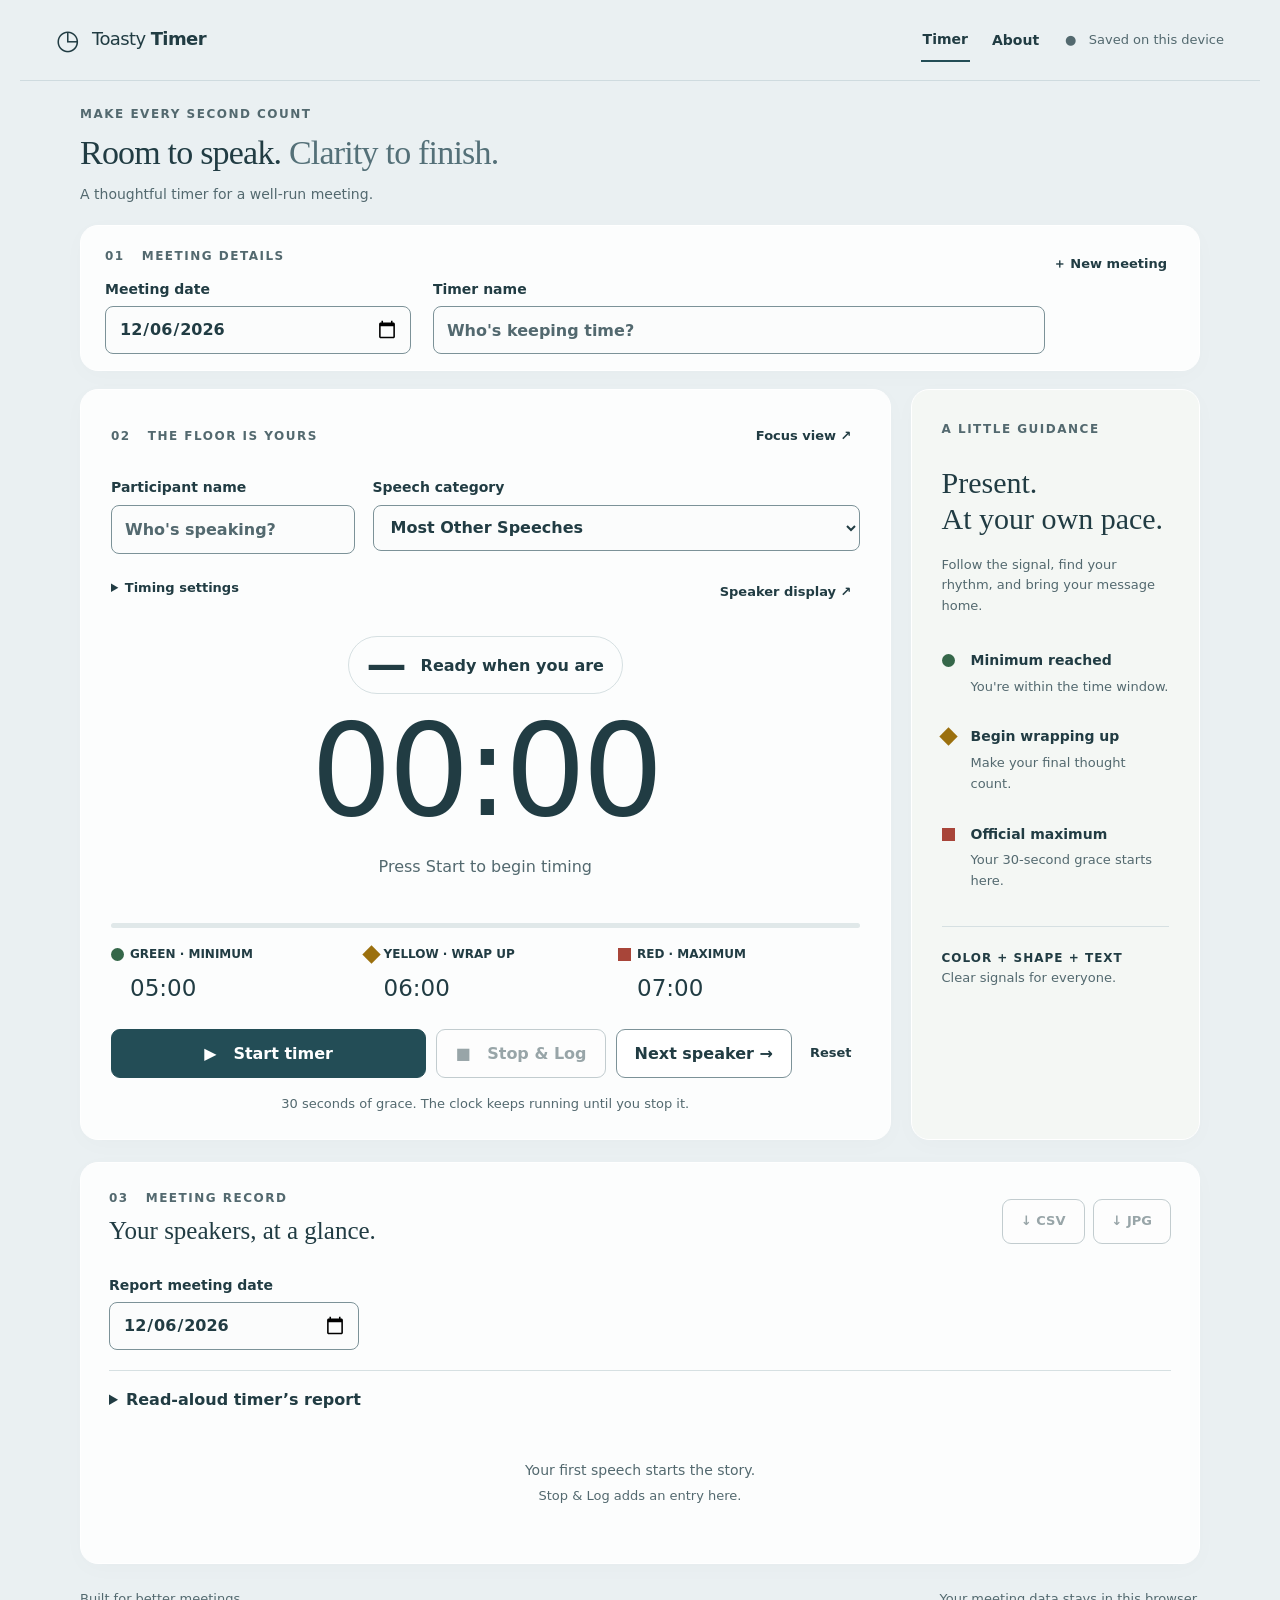
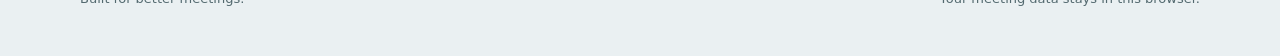
==== commit d9efaff0: "Refresh stylesheet for date-field alignment fix" ====
--- a/index.html
+++ b/index.html
@@ -7,4 +7,4 @@
   gtag('js', new Date());
   gtag('config', 'G-GCHP6G6C4T');
 </script>
-<meta charset="utf-8"><meta name="viewport" content="width=device-width,initial-scale=1"><title>Toasty Timer</title><meta name="description" content="A calm, accessible speech timer with meeting reports."><link rel="stylesheet" href="style.css?v=20261012-4"></head><body><a class="skip" href="#timer">Skip to timer</a><header><a class="brand" href="#"><span class="brand-icon">◷</span> Toasty <b>Timer</b></a><nav class="site-nav" aria-label="Main navigation"><a href="index.html" aria-current="page">Timer</a><a href="about.html">About</a></nav><span class="local">● &nbsp; Saved on this device</span></header><main><section class="intro"><div class="eyebrow">MAKE EVERY SECOND COUNT</div><h1>Room to speak. <span>Clarity to finish.</span></h1><p>A thoughtful timer for a well-run meeting.</p></section><section class="meeting card"><div class="section-label">01 &nbsp; MEETING DETAILS</div><button id="newMeeting" class="text-button">＋ New meeting</button><div class="fields"><label>Meeting date<input id="date" type="date"></label><label>Timer name<input id="timerName" placeholder="Who's keeping time?" maxlength="100"></label></div></section><div class="workspace"><section id="timer" class="timer card" tabindex="-1"><div class="timer-top"><span class="section-label">02 &nbsp; THE FLOOR IS YOURS</span><button id="fullscreen" class="text-button">Focus view ↗</button></div><div class="setup"><label>Participant name<input id="participant" placeholder="Who's speaking?" maxlength="100"></label><label>Speech category<select id="category"><option>Table Topics</option><option>Evaluation</option><option>Ice Breaker</option><option selected>Most Other Speeches</option></select></label></div><div class="timer-options"><details id="timingSettings"><summary>Timing settings</summary><div id="customTiming" hidden><p id="customHelp" class="settings-note">Enter minutes (5) or minutes:seconds (5:30). Green must come before Yellow, then Red.</p><div class="fields custom-fields"><label>Green<input id="customG" value="05:00" inputmode="text" aria-describedby="customHelp timerError"></label><label>Yellow<input id="customY" value="06:00" inputmode="text" aria-describedby="customHelp timerError"></label><label>Red<input id="customR" value="07:00" inputmode="text" aria-describedby="customHelp timerError"></label></div></div><label class="grace-toggle"><input id="earlyGrace" type="checkbox"> Allow 30 seconds before minimum in reports</label><p id="presetNote" class="footnote"></p><label class="grace-toggle"><input id="soundEnabled" type="checkbox" checked> Gentle chime at the maximum time</label><button id="testSound" class="text-button" type="button">Test sound ♪</button><span id="soundNotice" class="settings-note" role="status"></span><p class="settings-note">Every category includes 30 seconds after the maximum. The timer keeps running until you stop it.</p></details><button id="speaker" class="text-button" aria-pressed="false">Speaker display ↗</button></div><div class="clock-area"><div id="stateBadge"><span id="shape" aria-hidden="true">—</span> <span id="signal">Ready when you are</span></div><div id="clock" role="timer" aria-label="Elapsed time" aria-live="off">00:00</div><p id="status">Press Start to begin timing</p><p id="over" class="over"></p></div><div id="progress" role="progressbar" aria-label="Time toward official maximum" aria-valuemin="0" aria-valuemax="420" aria-valuenow="0"><div id="bar"></div></div><div class="thresholds"><div><i class="green circle"></i><span>GREEN · MINIMUM</span><b id="g">05:00</b></div><div><i class="yellow diamond"></i><span>YELLOW · WRAP UP</span><b id="y">06:00</b></div><div><i class="red square"></i><span>RED · MAXIMUM</span><b id="r">07:00</b></div></div><p id="timerError" class="timer-error" role="alert" hidden></p><div class="controls"><button id="start" class="primary">▶ &nbsp; Start timer</button><button id="stop" disabled>■ &nbsp; Stop &amp; Log</button><button id="next" disabled>Next speaker →</button><button id="reset" class="text-button">Reset</button></div><div class="footnote">30 seconds of grace. The clock keeps running until you stop it.</div></section><aside class="guide card"><div class="section-label">A LITTLE GUIDANCE</div><h2>Present.<br>At your own pace.</h2><p>Follow the signal, find your rhythm, and bring your message home.</p><div class="guide-item"><i class="green circle"></i><div><b>Minimum reached</b><p>You're within the time window.</p></div></div><div class="guide-item"><i class="yellow diamond"></i><div><b>Begin wrapping up</b><p>Make your final thought count.</p></div></div><div class="guide-item"><i class="red square"></i><div><b>Official maximum</b><p>Your 30-second grace starts here.</p></div></div><div class="guide-bottom">COLOR + SHAPE + TEXT<br><span>Clear signals for everyone.</span></div></aside></div><section class="logs card"><div class="log-heading"><div><div class="section-label">03 &nbsp; MEETING RECORD</div><h2>Your speakers, at a glance.</h2></div><div class="exports"><button id="csv">↓ CSV</button><button id="jpg">↓ JPG</button></div></div><label class="report-filter">Report meeting date<input id="reportDate" type="date"></label><details id="readReport"><summary>Read-aloud timer’s report</summary><div id="reportText"></div></details><div id="empty">Your first speech starts the story.<span>Stop &amp; Log adds an entry here.</span></div><div class="table-wrap" tabindex="0" role="region" aria-label="Meeting entries; scroll horizontally to view all columns"><table id="table" hidden><thead><tr><th>Participant</th><th>Category</th><th>Allotted range</th><th>Actual time</th><th>Result</th><th>Actions</th></tr></thead><tbody id="rows"></tbody></table></div></section><footer>Built for better meetings. <span>Your meeting data stays in this browser.</span></footer></main><div id="announce" class="sr" aria-live="polite" role="status"></div><dialog id="editDialog"><form id="editForm"><h2>Edit meeting entry</h2><label>Participant<input id="editName" required maxlength="100"></label><label>Category<select id="editCategory"></select></label><label>Meeting date<input id="editDate" type="date" required></label><label>Timer name<input id="editTimer" maxlength="100"></label><label>Elapsed time (minutes:seconds)<input id="editTime" required pattern="[0-9]+:[0-5][0-9]" placeholder="05:30"></label><div class="controls"><button type="submit" class="primary">Save changes</button><button type="button" id="cancel">Cancel</button></div></form></dialog><script src="app.js?v=20261012-3"></script></body></html>
+<meta charset="utf-8"><meta name="viewport" content="width=device-width,initial-scale=1"><title>Toasty Timer</title><meta name="description" content="A calm, accessible speech timer with meeting reports."><link rel="stylesheet" href="style.css?v=20261012-5"></head><body><a class="skip" href="#timer">Skip to timer</a><header><a class="brand" href="#"><span class="brand-icon">◷</span> Toasty <b>Timer</b></a><nav class="site-nav" aria-label="Main navigation"><a href="index.html" aria-current="page">Timer</a><a href="about.html">About</a></nav><span class="local">● &nbsp; Saved on this device</span></header><main><section class="intro"><div class="eyebrow">MAKE EVERY SECOND COUNT</div><h1>Room to speak. <span>Clarity to finish.</span></h1><p>A thoughtful timer for a well-run meeting.</p></section><section class="meeting card"><div class="section-label">01 &nbsp; MEETING DETAILS</div><button id="newMeeting" class="text-button">＋ New meeting</button><div class="fields"><label>Meeting date<input id="date" type="date"></label><label>Timer name<input id="timerName" placeholder="Who's keeping time?" maxlength="100"></label></div></section><div class="workspace"><section id="timer" class="timer card" tabindex="-1"><div class="timer-top"><span class="section-label">02 &nbsp; THE FLOOR IS YOURS</span><button id="fullscreen" class="text-button">Focus view ↗</button></div><div class="setup"><label>Participant name<input id="participant" placeholder="Who's speaking?" maxlength="100"></label><label>Speech category<select id="category"><option>Table Topics</option><option>Evaluation</option><option>Ice Breaker</option><option selected>Most Other Speeches</option></select></label></div><div class="timer-options"><details id="timingSettings"><summary>Timing settings</summary><div id="customTiming" hidden><p id="customHelp" class="settings-note">Enter minutes (5) or minutes:seconds (5:30). Green must come before Yellow, then Red.</p><div class="fields custom-fields"><label>Green<input id="customG" value="05:00" inputmode="text" aria-describedby="customHelp timerError"></label><label>Yellow<input id="customY" value="06:00" inputmode="text" aria-describedby="customHelp timerError"></label><label>Red<input id="customR" value="07:00" inputmode="text" aria-describedby="customHelp timerError"></label></div></div><label class="grace-toggle"><input id="earlyGrace" type="checkbox"> Allow 30 seconds before minimum in reports</label><p id="presetNote" class="footnote"></p><label class="grace-toggle"><input id="soundEnabled" type="checkbox" checked> Gentle chime at the maximum time</label><button id="testSound" class="text-button" type="button">Test sound ♪</button><span id="soundNotice" class="settings-note" role="status"></span><p class="settings-note">Every category includes 30 seconds after the maximum. The timer keeps running until you stop it.</p></details><button id="speaker" class="text-button" aria-pressed="false">Speaker display ↗</button></div><div class="clock-area"><div id="stateBadge"><span id="shape" aria-hidden="true">—</span> <span id="signal">Ready when you are</span></div><div id="clock" role="timer" aria-label="Elapsed time" aria-live="off">00:00</div><p id="status">Press Start to begin timing</p><p id="over" class="over"></p></div><div id="progress" role="progressbar" aria-label="Time toward official maximum" aria-valuemin="0" aria-valuemax="420" aria-valuenow="0"><div id="bar"></div></div><div class="thresholds"><div><i class="green circle"></i><span>GREEN · MINIMUM</span><b id="g">05:00</b></div><div><i class="yellow diamond"></i><span>YELLOW · WRAP UP</span><b id="y">06:00</b></div><div><i class="red square"></i><span>RED · MAXIMUM</span><b id="r">07:00</b></div></div><p id="timerError" class="timer-error" role="alert" hidden></p><div class="controls"><button id="start" class="primary">▶ &nbsp; Start timer</button><button id="stop" disabled>■ &nbsp; Stop &amp; Log</button><button id="next" disabled>Next speaker →</button><button id="reset" class="text-button">Reset</button></div><div class="footnote">30 seconds of grace. The clock keeps running until you stop it.</div></section><aside class="guide card"><div class="section-label">A LITTLE GUIDANCE</div><h2>Present.<br>At your own pace.</h2><p>Follow the signal, find your rhythm, and bring your message home.</p><div class="guide-item"><i class="green circle"></i><div><b>Minimum reached</b><p>You're within the time window.</p></div></div><div class="guide-item"><i class="yellow diamond"></i><div><b>Begin wrapping up</b><p>Make your final thought count.</p></div></div><div class="guide-item"><i class="red square"></i><div><b>Official maximum</b><p>Your 30-second grace starts here.</p></div></div><div class="guide-bottom">COLOR + SHAPE + TEXT<br><span>Clear signals for everyone.</span></div></aside></div><section class="logs card"><div class="log-heading"><div><div class="section-label">03 &nbsp; MEETING RECORD</div><h2>Your speakers, at a glance.</h2></div><div class="exports"><button id="csv">↓ CSV</button><button id="jpg">↓ JPG</button></div></div><label class="report-filter">Report meeting date<input id="reportDate" type="date"></label><details id="readReport"><summary>Read-aloud timer’s report</summary><div id="reportText"></div></details><div id="empty">Your first speech starts the story.<span>Stop &amp; Log adds an entry here.</span></div><div class="table-wrap" tabindex="0" role="region" aria-label="Meeting entries; scroll horizontally to view all columns"><table id="table" hidden><thead><tr><th>Participant</th><th>Category</th><th>Allotted range</th><th>Actual time</th><th>Result</th><th>Actions</th></tr></thead><tbody id="rows"></tbody></table></div></section><footer>Built for better meetings. <span>Your meeting data stays in this browser.</span></footer></main><div id="announce" class="sr" aria-live="polite" role="status"></div><dialog id="editDialog"><form id="editForm"><h2>Edit meeting entry</h2><label>Participant<input id="editName" required maxlength="100"></label><label>Category<select id="editCategory"></select></label><label>Meeting date<input id="editDate" type="date" required></label><label>Timer name<input id="editTimer" maxlength="100"></label><label>Elapsed time (minutes:seconds)<input id="editTime" required pattern="[0-9]+:[0-5][0-9]" placeholder="05:30"></label><div class="controls"><button type="submit" class="primary">Save changes</button><button type="button" id="cancel">Cancel</button></div></form></dialog><script src="app.js?v=20261012-3"></script></body></html>
--- a/style.css
+++ b/style.css
@@ -192,3 +192,19 @@
  .site-nav{gap:12px}
  .thresholds span{font-size:10px}
 }
+
+/* Align native date controls with text inputs, including iOS Safari. */
+input[type="date"]{
+ -webkit-appearance:none;appearance:none;
+ box-sizing:border-box;display:block;
+ width:100%;max-width:100%;min-width:0;min-inline-size:0;
+ height:48px;min-height:48px;
+ padding:11px 13px;font-family:inherit;font-size:16px;line-height:24px;
+ text-align:left;background:#fbfcfc;color:var(--ink);
+ border:1px solid #7c9298;border-radius:8px;
+}
+input[type="date"]::-webkit-date-and-time-value{text-align:left;min-height:24px}
+input[type="date"]::-webkit-datetime-edit{padding:0}
+input[type="date"]::-webkit-calendar-picker-indicator{margin:0;padding:0;width:20px;height:20px}
+.meeting #date,.meeting #timerName{box-sizing:border-box;width:100%;height:48px;min-height:48px;padding:11px 13px;font-size:16px;line-height:24px;margin-top:6px}
+.meeting .fields>label{display:flex;flex-direction:column;align-items:stretch}
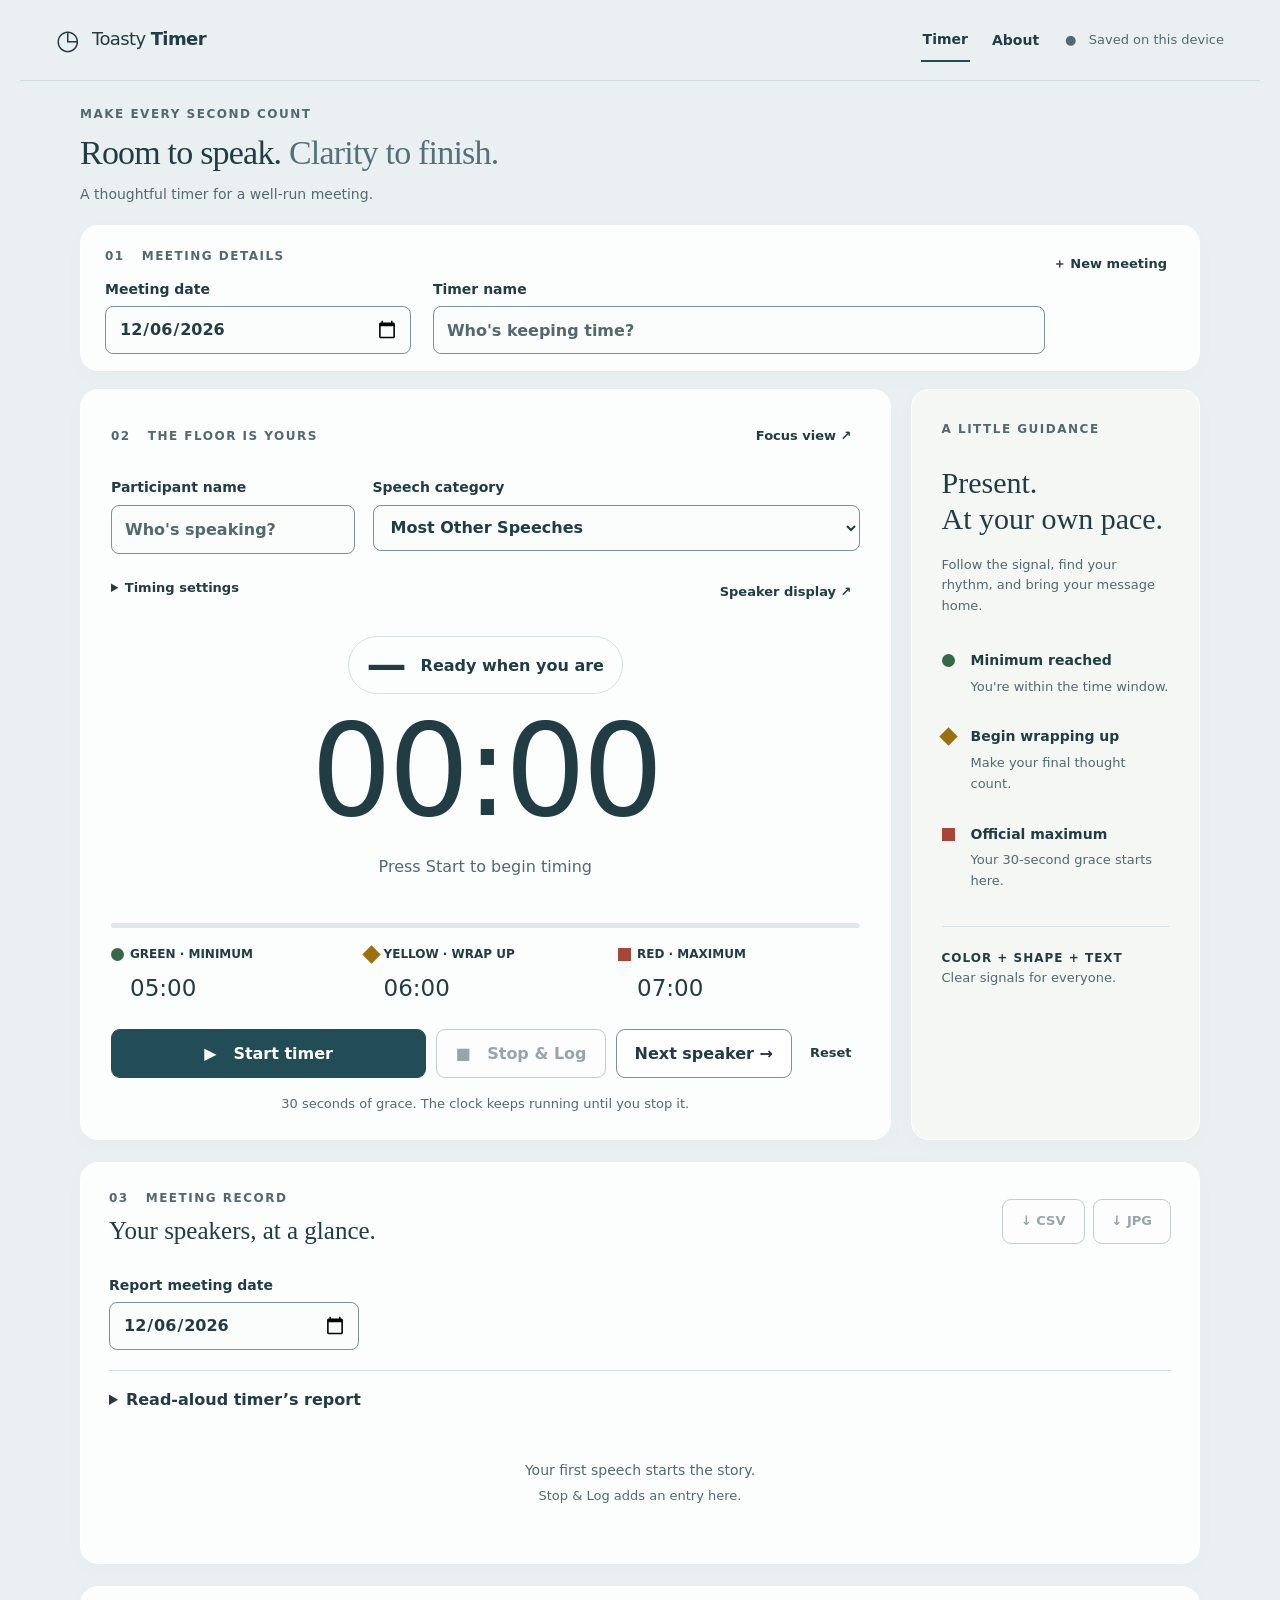
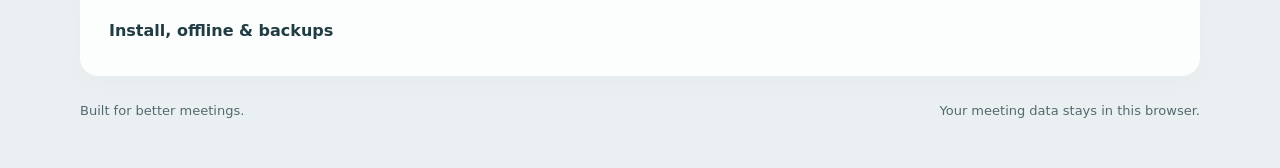
==== commit d68eb954: "Add installable offline app, backups, wake lock, and mobile auto-focus" ====
--- a/index.html
+++ b/index.html
@@ -7,4 +7,4 @@
   gtag('js', new Date());
   gtag('config', 'G-GCHP6G6C4T');
 </script>
-<meta charset="utf-8"><meta name="viewport" content="width=device-width,initial-scale=1"><title>Toasty Timer</title><meta name="description" content="A calm, accessible speech timer with meeting reports."><link rel="stylesheet" href="style.css?v=20261012-5"></head><body><a class="skip" href="#timer">Skip to timer</a><header><a class="brand" href="#"><span class="brand-icon">◷</span> Toasty <b>Timer</b></a><nav class="site-nav" aria-label="Main navigation"><a href="index.html" aria-current="page">Timer</a><a href="about.html">About</a></nav><span class="local">● &nbsp; Saved on this device</span></header><main><section class="intro"><div class="eyebrow">MAKE EVERY SECOND COUNT</div><h1>Room to speak. <span>Clarity to finish.</span></h1><p>A thoughtful timer for a well-run meeting.</p></section><section class="meeting card"><div class="section-label">01 &nbsp; MEETING DETAILS</div><button id="newMeeting" class="text-button">＋ New meeting</button><div class="fields"><label>Meeting date<input id="date" type="date"></label><label>Timer name<input id="timerName" placeholder="Who's keeping time?" maxlength="100"></label></div></section><div class="workspace"><section id="timer" class="timer card" tabindex="-1"><div class="timer-top"><span class="section-label">02 &nbsp; THE FLOOR IS YOURS</span><button id="fullscreen" class="text-button">Focus view ↗</button></div><div class="setup"><label>Participant name<input id="participant" placeholder="Who's speaking?" maxlength="100"></label><label>Speech category<select id="category"><option>Table Topics</option><option>Evaluation</option><option>Ice Breaker</option><option selected>Most Other Speeches</option></select></label></div><div class="timer-options"><details id="timingSettings"><summary>Timing settings</summary><div id="customTiming" hidden><p id="customHelp" class="settings-note">Enter minutes (5) or minutes:seconds (5:30). Green must come before Yellow, then Red.</p><div class="fields custom-fields"><label>Green<input id="customG" value="05:00" inputmode="text" aria-describedby="customHelp timerError"></label><label>Yellow<input id="customY" value="06:00" inputmode="text" aria-describedby="customHelp timerError"></label><label>Red<input id="customR" value="07:00" inputmode="text" aria-describedby="customHelp timerError"></label></div></div><label class="grace-toggle"><input id="earlyGrace" type="checkbox"> Allow 30 seconds before minimum in reports</label><p id="presetNote" class="footnote"></p><label class="grace-toggle"><input id="soundEnabled" type="checkbox" checked> Gentle chime at the maximum time</label><button id="testSound" class="text-button" type="button">Test sound ♪</button><span id="soundNotice" class="settings-note" role="status"></span><p class="settings-note">Every category includes 30 seconds after the maximum. The timer keeps running until you stop it.</p></details><button id="speaker" class="text-button" aria-pressed="false">Speaker display ↗</button></div><div class="clock-area"><div id="stateBadge"><span id="shape" aria-hidden="true">—</span> <span id="signal">Ready when you are</span></div><div id="clock" role="timer" aria-label="Elapsed time" aria-live="off">00:00</div><p id="status">Press Start to begin timing</p><p id="over" class="over"></p></div><div id="progress" role="progressbar" aria-label="Time toward official maximum" aria-valuemin="0" aria-valuemax="420" aria-valuenow="0"><div id="bar"></div></div><div class="thresholds"><div><i class="green circle"></i><span>GREEN · MINIMUM</span><b id="g">05:00</b></div><div><i class="yellow diamond"></i><span>YELLOW · WRAP UP</span><b id="y">06:00</b></div><div><i class="red square"></i><span>RED · MAXIMUM</span><b id="r">07:00</b></div></div><p id="timerError" class="timer-error" role="alert" hidden></p><div class="controls"><button id="start" class="primary">▶ &nbsp; Start timer</button><button id="stop" disabled>■ &nbsp; Stop &amp; Log</button><button id="next" disabled>Next speaker →</button><button id="reset" class="text-button">Reset</button></div><div class="footnote">30 seconds of grace. The clock keeps running until you stop it.</div></section><aside class="guide card"><div class="section-label">A LITTLE GUIDANCE</div><h2>Present.<br>At your own pace.</h2><p>Follow the signal, find your rhythm, and bring your message home.</p><div class="guide-item"><i class="green circle"></i><div><b>Minimum reached</b><p>You're within the time window.</p></div></div><div class="guide-item"><i class="yellow diamond"></i><div><b>Begin wrapping up</b><p>Make your final thought count.</p></div></div><div class="guide-item"><i class="red square"></i><div><b>Official maximum</b><p>Your 30-second grace starts here.</p></div></div><div class="guide-bottom">COLOR + SHAPE + TEXT<br><span>Clear signals for everyone.</span></div></aside></div><section class="logs card"><div class="log-heading"><div><div class="section-label">03 &nbsp; MEETING RECORD</div><h2>Your speakers, at a glance.</h2></div><div class="exports"><button id="csv">↓ CSV</button><button id="jpg">↓ JPG</button></div></div><label class="report-filter">Report meeting date<input id="reportDate" type="date"></label><details id="readReport"><summary>Read-aloud timer’s report</summary><div id="reportText"></div></details><div id="empty">Your first speech starts the story.<span>Stop &amp; Log adds an entry here.</span></div><div class="table-wrap" tabindex="0" role="region" aria-label="Meeting entries; scroll horizontally to view all columns"><table id="table" hidden><thead><tr><th>Participant</th><th>Category</th><th>Allotted range</th><th>Actual time</th><th>Result</th><th>Actions</th></tr></thead><tbody id="rows"></tbody></table></div></section><footer>Built for better meetings. <span>Your meeting data stays in this browser.</span></footer></main><div id="announce" class="sr" aria-live="polite" role="status"></div><dialog id="editDialog"><form id="editForm"><h2>Edit meeting entry</h2><label>Participant<input id="editName" required maxlength="100"></label><label>Category<select id="editCategory"></select></label><label>Meeting date<input id="editDate" type="date" required></label><label>Timer name<input id="editTimer" maxlength="100"></label><label>Elapsed time (minutes:seconds)<input id="editTime" required pattern="[0-9]+:[0-5][0-9]" placeholder="05:30"></label><div class="controls"><button type="submit" class="primary">Save changes</button><button type="button" id="cancel">Cancel</button></div></form></dialog><script src="app.js?v=20261012-3"></script></body></html>
+<meta charset="utf-8"><meta name="viewport" content="width=device-width,initial-scale=1"><title>Toasty Timer</title><meta name="description" content="A calm, accessible speech timer with meeting reports."><link rel="stylesheet" href="style.css?v=20261012-app1"><link rel="manifest" href="manifest.webmanifest"><meta name="theme-color" content="#eaf0f2"><meta name="apple-mobile-web-app-capable" content="yes"><meta name="apple-mobile-web-app-status-bar-style" content="default"><meta name="apple-mobile-web-app-title" content="Toasty Timer"><link rel="apple-touch-icon" href="icons/icon-180.png"><link rel="icon" type="image/png" href="icons/icon-192.png"></head><body><a class="skip" href="#timer">Skip to timer</a><header><a class="brand" href="#"><span class="brand-icon">◷</span> Toasty <b>Timer</b></a><nav class="site-nav" aria-label="Main navigation"><a href="index.html" aria-current="page">Timer</a><a href="about.html">About</a></nav><span class="local">● &nbsp; Saved on this device</span></header><main><section class="intro"><div class="eyebrow">MAKE EVERY SECOND COUNT</div><h1>Room to speak. <span>Clarity to finish.</span></h1><p>A thoughtful timer for a well-run meeting.</p></section><section class="meeting card"><div class="section-label">01 &nbsp; MEETING DETAILS</div><button id="newMeeting" class="text-button">＋ New meeting</button><div class="fields"><label>Meeting date<input id="date" type="date"></label><label>Timer name<input id="timerName" placeholder="Who's keeping time?" maxlength="100"></label></div></section><div class="workspace"><section id="timer" class="timer card" tabindex="-1"><div class="timer-top"><span class="section-label">02 &nbsp; THE FLOOR IS YOURS</span><button id="fullscreen" class="text-button">Focus view ↗</button></div><div class="setup"><label>Participant name<input id="participant" placeholder="Who's speaking?" maxlength="100"></label><label>Speech category<select id="category"><option>Table Topics</option><option>Evaluation</option><option>Ice Breaker</option><option selected>Most Other Speeches</option></select></label></div><div class="timer-options"><details id="timingSettings"><summary>Timing settings</summary><div id="customTiming" hidden><p id="customHelp" class="settings-note">Enter minutes (5) or minutes:seconds (5:30). Green must come before Yellow, then Red.</p><div class="fields custom-fields"><label>Green<input id="customG" value="05:00" inputmode="text" aria-describedby="customHelp timerError"></label><label>Yellow<input id="customY" value="06:00" inputmode="text" aria-describedby="customHelp timerError"></label><label>Red<input id="customR" value="07:00" inputmode="text" aria-describedby="customHelp timerError"></label></div></div><label class="grace-toggle"><input id="earlyGrace" type="checkbox"> Allow 30 seconds before minimum in reports</label><p id="presetNote" class="footnote"></p><label class="grace-toggle"><input id="soundEnabled" type="checkbox" checked> Gentle chime at the maximum time</label><button id="testSound" class="text-button" type="button">Test sound ♪</button><span id="soundNotice" class="settings-note" role="status"></span><label class="grace-toggle"><input id="keepAwake" type="checkbox" checked> Keep screen awake while timing</label><p id="wakeStatus" class="settings-note" role="status"></p><p class="settings-note">Keep the app visible for the chime. Phone lock and background apps can silence browser audio.</p><p class="settings-note">Every category includes 30 seconds after the maximum. The timer keeps running until you stop it.</p></details><button id="speaker" class="text-button" aria-pressed="false">Speaker display ↗</button></div><div class="clock-area"><div id="stateBadge"><span id="shape" aria-hidden="true">—</span> <span id="signal">Ready when you are</span></div><div id="clock" role="timer" aria-label="Elapsed time" aria-live="off">00:00</div><p id="status">Press Start to begin timing</p><p id="over" class="over"></p></div><div id="progress" role="progressbar" aria-label="Time toward official maximum" aria-valuemin="0" aria-valuemax="420" aria-valuenow="0"><div id="bar"></div></div><div class="thresholds"><div><i class="green circle"></i><span>GREEN · MINIMUM</span><b id="g">05:00</b></div><div><i class="yellow diamond"></i><span>YELLOW · WRAP UP</span><b id="y">06:00</b></div><div><i class="red square"></i><span>RED · MAXIMUM</span><b id="r">07:00</b></div></div><p id="timerError" class="timer-error" role="alert" hidden></p><div class="controls"><button id="start" class="primary">▶ &nbsp; Start timer</button><button id="stop" disabled>■ &nbsp; Stop &amp; Log</button><button id="next" disabled>Next speaker →</button><button id="reset" class="text-button">Reset</button></div><div class="footnote">30 seconds of grace. The clock keeps running until you stop it.</div></section><aside class="guide card"><div class="section-label">A LITTLE GUIDANCE</div><h2>Present.<br>At your own pace.</h2><p>Follow the signal, find your rhythm, and bring your message home.</p><div class="guide-item"><i class="green circle"></i><div><b>Minimum reached</b><p>You're within the time window.</p></div></div><div class="guide-item"><i class="yellow diamond"></i><div><b>Begin wrapping up</b><p>Make your final thought count.</p></div></div><div class="guide-item"><i class="red square"></i><div><b>Official maximum</b><p>Your 30-second grace starts here.</p></div></div><div class="guide-bottom">COLOR + SHAPE + TEXT<br><span>Clear signals for everyone.</span></div></aside></div><section class="logs card"><div class="log-heading"><div><div class="section-label">03 &nbsp; MEETING RECORD</div><h2>Your speakers, at a glance.</h2></div><div class="exports"><button id="csv">↓ CSV</button><button id="jpg">↓ JPG</button></div></div><label class="report-filter">Report meeting date<input id="reportDate" type="date"></label><details id="readReport"><summary>Read-aloud timer’s report</summary><div id="reportText"></div></details><div id="empty">Your first speech starts the story.<span>Stop &amp; Log adds an entry here.</span></div><div class="table-wrap" tabindex="0" role="region" aria-label="Meeting entries; scroll horizontally to view all columns"><table id="table" hidden><thead><tr><th>Participant</th><th>Category</th><th>Allotted range</th><th>Actual time</th><th>Result</th><th>Actions</th></tr></thead><tbody id="rows"></tbody></table></div></section><details class="app-tools card"><summary>Install, offline &amp; backups</summary><div class="app-tool-actions"><button id="installApp" type="button">Install Toasty Timer</button><button id="backup" type="button">Download backup</button><button id="restore" type="button">Restore backup</button><input id="restoreFile" type="file" accept=".json,application/json" hidden></div><p id="installHelp" class="settings-note" hidden>On iPhone, open in Safari and use Share → Add to Home Screen. On Android, use your browser’s Install app or Add to Home screen option.</p><p id="offlineStatus" class="settings-note" role="status"></p><p class="settings-note">Backups include all saved meeting records. Restore adds missing entries without replacing existing records. Contact messages and analytics require internet.</p><p id="backupStatus" role="status" class="settings-note"></p></details><footer>Built for better meetings. <span>Your meeting data stays in this browser.</span></footer></main><div id="announce" class="sr" aria-live="polite" role="status"></div><dialog id="editDialog"><form id="editForm"><h2>Edit meeting entry</h2><label>Participant<input id="editName" required maxlength="100"></label><label>Category<select id="editCategory"></select></label><label>Meeting date<input id="editDate" type="date" required></label><label>Timer name<input id="editTimer" maxlength="100"></label><label>Elapsed time (minutes:seconds)<input id="editTime" required pattern="[0-9]+:[0-5][0-9]" placeholder="05:30"></label><div class="controls"><button type="submit" class="primary">Save changes</button><button type="button" id="cancel">Cancel</button></div></form></dialog><script src="app.js?v=20261012-app1"></script></body></html>
--- a/style.css
+++ b/style.css
@@ -208,3 +208,16 @@
 input[type="date"]::-webkit-calendar-picker-indicator{margin:0;padding:0;width:20px;height:20px}
 .meeting #date,.meeting #timerName{box-sizing:border-box;width:100%;height:48px;min-height:48px;padding:11px 13px;font-size:16px;line-height:24px;margin-top:6px}
 .meeting .fields>label{display:flex;flex-direction:column;align-items:stretch}
+
+.app-tools{margin-top:22px;padding:22px 28px}
+.app-tools summary{font-size:16px;min-height:44px;display:flex;align-items:center;cursor:pointer}
+.app-tool-actions{display:flex;flex-wrap:wrap;gap:10px;margin:16px 0}
+#timer{scroll-margin-top:16px}
+@media(max-width:760px){
+ .app-tools{padding:20px}
+ body.focus-view #clock{font-size:clamp(88px,24vw,160px)}
+ body.focus-view .clock-area{min-height:0}
+ body.focus-view .timer-top{gap:8px}
+ body.focus-view .controls{flex-shrink:0}
+ .app-tool-actions button{flex:1 1 150px}
+}
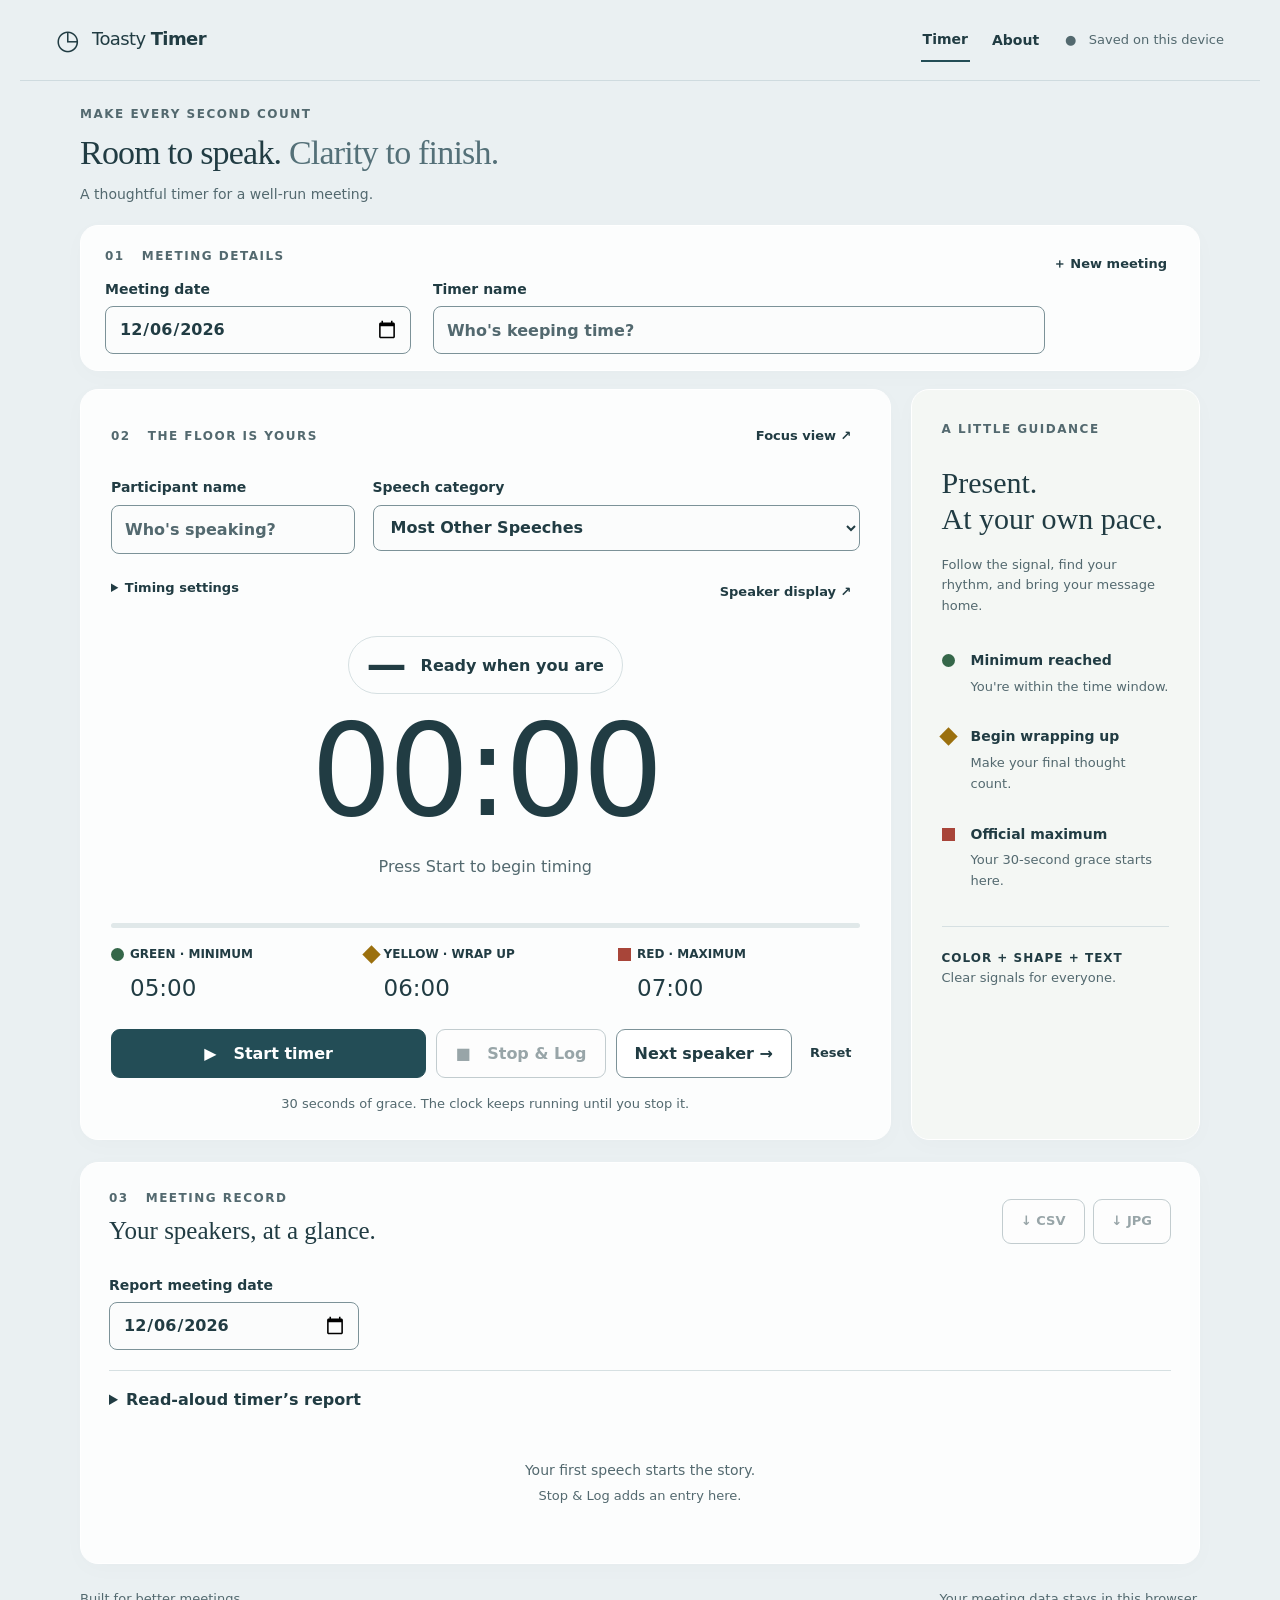
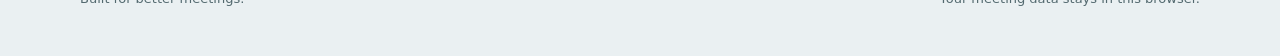
==== commit dee6d64e: "Remove JSON backup tools and app installation messaging" ====
--- a/index.html
+++ b/index.html
@@ -7,4 +7,4 @@
   gtag('js', new Date());
   gtag('config', 'G-GCHP6G6C4T');
 </script>
-<meta charset="utf-8"><meta name="viewport" content="width=device-width,initial-scale=1"><title>Toasty Timer</title><meta name="description" content="A calm, accessible speech timer with meeting reports."><link rel="stylesheet" href="style.css?v=20261012-app1"><link rel="manifest" href="manifest.webmanifest"><meta name="theme-color" content="#eaf0f2"><meta name="apple-mobile-web-app-capable" content="yes"><meta name="apple-mobile-web-app-status-bar-style" content="default"><meta name="apple-mobile-web-app-title" content="Toasty Timer"><link rel="apple-touch-icon" href="icons/icon-180.png"><link rel="icon" type="image/png" href="icons/icon-192.png"></head><body><a class="skip" href="#timer">Skip to timer</a><header><a class="brand" href="#"><span class="brand-icon">◷</span> Toasty <b>Timer</b></a><nav class="site-nav" aria-label="Main navigation"><a href="index.html" aria-current="page">Timer</a><a href="about.html">About</a></nav><span class="local">● &nbsp; Saved on this device</span></header><main><section class="intro"><div class="eyebrow">MAKE EVERY SECOND COUNT</div><h1>Room to speak. <span>Clarity to finish.</span></h1><p>A thoughtful timer for a well-run meeting.</p></section><section class="meeting card"><div class="section-label">01 &nbsp; MEETING DETAILS</div><button id="newMeeting" class="text-button">＋ New meeting</button><div class="fields"><label>Meeting date<input id="date" type="date"></label><label>Timer name<input id="timerName" placeholder="Who's keeping time?" maxlength="100"></label></div></section><div class="workspace"><section id="timer" class="timer card" tabindex="-1"><div class="timer-top"><span class="section-label">02 &nbsp; THE FLOOR IS YOURS</span><button id="fullscreen" class="text-button">Focus view ↗</button></div><div class="setup"><label>Participant name<input id="participant" placeholder="Who's speaking?" maxlength="100"></label><label>Speech category<select id="category"><option>Table Topics</option><option>Evaluation</option><option>Ice Breaker</option><option selected>Most Other Speeches</option></select></label></div><div class="timer-options"><details id="timingSettings"><summary>Timing settings</summary><div id="customTiming" hidden><p id="customHelp" class="settings-note">Enter minutes (5) or minutes:seconds (5:30). Green must come before Yellow, then Red.</p><div class="fields custom-fields"><label>Green<input id="customG" value="05:00" inputmode="text" aria-describedby="customHelp timerError"></label><label>Yellow<input id="customY" value="06:00" inputmode="text" aria-describedby="customHelp timerError"></label><label>Red<input id="customR" value="07:00" inputmode="text" aria-describedby="customHelp timerError"></label></div></div><label class="grace-toggle"><input id="earlyGrace" type="checkbox"> Allow 30 seconds before minimum in reports</label><p id="presetNote" class="footnote"></p><label class="grace-toggle"><input id="soundEnabled" type="checkbox" checked> Gentle chime at the maximum time</label><button id="testSound" class="text-button" type="button">Test sound ♪</button><span id="soundNotice" class="settings-note" role="status"></span><label class="grace-toggle"><input id="keepAwake" type="checkbox" checked> Keep screen awake while timing</label><p id="wakeStatus" class="settings-note" role="status"></p><p class="settings-note">Keep the app visible for the chime. Phone lock and background apps can silence browser audio.</p><p class="settings-note">Every category includes 30 seconds after the maximum. The timer keeps running until you stop it.</p></details><button id="speaker" class="text-button" aria-pressed="false">Speaker display ↗</button></div><div class="clock-area"><div id="stateBadge"><span id="shape" aria-hidden="true">—</span> <span id="signal">Ready when you are</span></div><div id="clock" role="timer" aria-label="Elapsed time" aria-live="off">00:00</div><p id="status">Press Start to begin timing</p><p id="over" class="over"></p></div><div id="progress" role="progressbar" aria-label="Time toward official maximum" aria-valuemin="0" aria-valuemax="420" aria-valuenow="0"><div id="bar"></div></div><div class="thresholds"><div><i class="green circle"></i><span>GREEN · MINIMUM</span><b id="g">05:00</b></div><div><i class="yellow diamond"></i><span>YELLOW · WRAP UP</span><b id="y">06:00</b></div><div><i class="red square"></i><span>RED · MAXIMUM</span><b id="r">07:00</b></div></div><p id="timerError" class="timer-error" role="alert" hidden></p><div class="controls"><button id="start" class="primary">▶ &nbsp; Start timer</button><button id="stop" disabled>■ &nbsp; Stop &amp; Log</button><button id="next" disabled>Next speaker →</button><button id="reset" class="text-button">Reset</button></div><div class="footnote">30 seconds of grace. The clock keeps running until you stop it.</div></section><aside class="guide card"><div class="section-label">A LITTLE GUIDANCE</div><h2>Present.<br>At your own pace.</h2><p>Follow the signal, find your rhythm, and bring your message home.</p><div class="guide-item"><i class="green circle"></i><div><b>Minimum reached</b><p>You're within the time window.</p></div></div><div class="guide-item"><i class="yellow diamond"></i><div><b>Begin wrapping up</b><p>Make your final thought count.</p></div></div><div class="guide-item"><i class="red square"></i><div><b>Official maximum</b><p>Your 30-second grace starts here.</p></div></div><div class="guide-bottom">COLOR + SHAPE + TEXT<br><span>Clear signals for everyone.</span></div></aside></div><section class="logs card"><div class="log-heading"><div><div class="section-label">03 &nbsp; MEETING RECORD</div><h2>Your speakers, at a glance.</h2></div><div class="exports"><button id="csv">↓ CSV</button><button id="jpg">↓ JPG</button></div></div><label class="report-filter">Report meeting date<input id="reportDate" type="date"></label><details id="readReport"><summary>Read-aloud timer’s report</summary><div id="reportText"></div></details><div id="empty">Your first speech starts the story.<span>Stop &amp; Log adds an entry here.</span></div><div class="table-wrap" tabindex="0" role="region" aria-label="Meeting entries; scroll horizontally to view all columns"><table id="table" hidden><thead><tr><th>Participant</th><th>Category</th><th>Allotted range</th><th>Actual time</th><th>Result</th><th>Actions</th></tr></thead><tbody id="rows"></tbody></table></div></section><details class="app-tools card"><summary>Install, offline &amp; backups</summary><div class="app-tool-actions"><button id="installApp" type="button">Install Toasty Timer</button><button id="backup" type="button">Download backup</button><button id="restore" type="button">Restore backup</button><input id="restoreFile" type="file" accept=".json,application/json" hidden></div><p id="installHelp" class="settings-note" hidden>On iPhone, open in Safari and use Share → Add to Home Screen. On Android, use your browser’s Install app or Add to Home screen option.</p><p id="offlineStatus" class="settings-note" role="status"></p><p class="settings-note">Backups include all saved meeting records. Restore adds missing entries without replacing existing records. Contact messages and analytics require internet.</p><p id="backupStatus" role="status" class="settings-note"></p></details><footer>Built for better meetings. <span>Your meeting data stays in this browser.</span></footer></main><div id="announce" class="sr" aria-live="polite" role="status"></div><dialog id="editDialog"><form id="editForm"><h2>Edit meeting entry</h2><label>Participant<input id="editName" required maxlength="100"></label><label>Category<select id="editCategory"></select></label><label>Meeting date<input id="editDate" type="date" required></label><label>Timer name<input id="editTimer" maxlength="100"></label><label>Elapsed time (minutes:seconds)<input id="editTime" required pattern="[0-9]+:[0-5][0-9]" placeholder="05:30"></label><div class="controls"><button type="submit" class="primary">Save changes</button><button type="button" id="cancel">Cancel</button></div></form></dialog><script src="app.js?v=20261012-app1"></script></body></html>
+<meta charset="utf-8"><meta name="viewport" content="width=device-width,initial-scale=1"><title>Toasty Timer</title><meta name="description" content="A calm, accessible speech timer with meeting reports."><link rel="stylesheet" href="style.css?v=20261012-app1"><meta name="theme-color" content="#eaf0f2"><link rel="apple-touch-icon" href="icons/icon-180.png"><link rel="icon" type="image/png" href="icons/icon-192.png"></head><body><a class="skip" href="#timer">Skip to timer</a><header><a class="brand" href="#"><span class="brand-icon">◷</span> Toasty <b>Timer</b></a><nav class="site-nav" aria-label="Main navigation"><a href="index.html" aria-current="page">Timer</a><a href="about.html">About</a></nav><span class="local">● &nbsp; Saved on this device</span></header><main><section class="intro"><div class="eyebrow">MAKE EVERY SECOND COUNT</div><h1>Room to speak. <span>Clarity to finish.</span></h1><p>A thoughtful timer for a well-run meeting.</p></section><section class="meeting card"><div class="section-label">01 &nbsp; MEETING DETAILS</div><button id="newMeeting" class="text-button">＋ New meeting</button><div class="fields"><label>Meeting date<input id="date" type="date"></label><label>Timer name<input id="timerName" placeholder="Who's keeping time?" maxlength="100"></label></div></section><div class="workspace"><section id="timer" class="timer card" tabindex="-1"><div class="timer-top"><span class="section-label">02 &nbsp; THE FLOOR IS YOURS</span><button id="fullscreen" class="text-button">Focus view ↗</button></div><div class="setup"><label>Participant name<input id="participant" placeholder="Who's speaking?" maxlength="100"></label><label>Speech category<select id="category"><option>Table Topics</option><option>Evaluation</option><option>Ice Breaker</option><option selected>Most Other Speeches</option></select></label></div><div class="timer-options"><details id="timingSettings"><summary>Timing settings</summary><div id="customTiming" hidden><p id="customHelp" class="settings-note">Enter minutes (5) or minutes:seconds (5:30). Green must come before Yellow, then Red.</p><div class="fields custom-fields"><label>Green<input id="customG" value="05:00" inputmode="text" aria-describedby="customHelp timerError"></label><label>Yellow<input id="customY" value="06:00" inputmode="text" aria-describedby="customHelp timerError"></label><label>Red<input id="customR" value="07:00" inputmode="text" aria-describedby="customHelp timerError"></label></div></div><label class="grace-toggle"><input id="earlyGrace" type="checkbox"> Allow 30 seconds before minimum in reports</label><p id="presetNote" class="footnote"></p><label class="grace-toggle"><input id="soundEnabled" type="checkbox" checked> Gentle chime at the maximum time</label><button id="testSound" class="text-button" type="button">Test sound ♪</button><span id="soundNotice" class="settings-note" role="status"></span><label class="grace-toggle"><input id="keepAwake" type="checkbox" checked> Keep screen awake while timing</label><p id="wakeStatus" class="settings-note" role="status"></p><p class="settings-note">Keep the timer visible for the chime. Phone lock and switching away can silence browser audio.</p><p class="settings-note">Every category includes 30 seconds after the maximum. The timer keeps running until you stop it.</p></details><button id="speaker" class="text-button" aria-pressed="false">Speaker display ↗</button></div><div class="clock-area"><div id="stateBadge"><span id="shape" aria-hidden="true">—</span> <span id="signal">Ready when you are</span></div><div id="clock" role="timer" aria-label="Elapsed time" aria-live="off">00:00</div><p id="status">Press Start to begin timing</p><p id="over" class="over"></p></div><div id="progress" role="progressbar" aria-label="Time toward official maximum" aria-valuemin="0" aria-valuemax="420" aria-valuenow="0"><div id="bar"></div></div><div class="thresholds"><div><i class="green circle"></i><span>GREEN · MINIMUM</span><b id="g">05:00</b></div><div><i class="yellow diamond"></i><span>YELLOW · WRAP UP</span><b id="y">06:00</b></div><div><i class="red square"></i><span>RED · MAXIMUM</span><b id="r">07:00</b></div></div><p id="timerError" class="timer-error" role="alert" hidden></p><div class="controls"><button id="start" class="primary">▶ &nbsp; Start timer</button><button id="stop" disabled>■ &nbsp; Stop &amp; Log</button><button id="next" disabled>Next speaker →</button><button id="reset" class="text-button">Reset</button></div><div class="footnote">30 seconds of grace. The clock keeps running until you stop it.</div></section><aside class="guide card"><div class="section-label">A LITTLE GUIDANCE</div><h2>Present.<br>At your own pace.</h2><p>Follow the signal, find your rhythm, and bring your message home.</p><div class="guide-item"><i class="green circle"></i><div><b>Minimum reached</b><p>You're within the time window.</p></div></div><div class="guide-item"><i class="yellow diamond"></i><div><b>Begin wrapping up</b><p>Make your final thought count.</p></div></div><div class="guide-item"><i class="red square"></i><div><b>Official maximum</b><p>Your 30-second grace starts here.</p></div></div><div class="guide-bottom">COLOR + SHAPE + TEXT<br><span>Clear signals for everyone.</span></div></aside></div><section class="logs card"><div class="log-heading"><div><div class="section-label">03 &nbsp; MEETING RECORD</div><h2>Your speakers, at a glance.</h2></div><div class="exports"><button id="csv">↓ CSV</button><button id="jpg">↓ JPG</button></div></div><label class="report-filter">Report meeting date<input id="reportDate" type="date"></label><details id="readReport"><summary>Read-aloud timer’s report</summary><div id="reportText"></div></details><div id="empty">Your first speech starts the story.<span>Stop &amp; Log adds an entry here.</span></div><div class="table-wrap" tabindex="0" role="region" aria-label="Meeting entries; scroll horizontally to view all columns"><table id="table" hidden><thead><tr><th>Participant</th><th>Category</th><th>Allotted range</th><th>Actual time</th><th>Result</th><th>Actions</th></tr></thead><tbody id="rows"></tbody></table></div></section><footer>Built for better meetings. <span>Your meeting data stays in this browser.</span></footer></main><div id="announce" class="sr" aria-live="polite" role="status"></div><dialog id="editDialog"><form id="editForm"><h2>Edit meeting entry</h2><label>Participant<input id="editName" required maxlength="100"></label><label>Category<select id="editCategory"></select></label><label>Meeting date<input id="editDate" type="date" required></label><label>Timer name<input id="editTimer" maxlength="100"></label><label>Elapsed time (minutes:seconds)<input id="editTime" required pattern="[0-9]+:[0-5][0-9]" placeholder="05:30"></label><div class="controls"><button type="submit" class="primary">Save changes</button><button type="button" id="cancel">Cancel</button></div></form></dialog><script src="app.js?v=20261013-1"></script></body></html>
